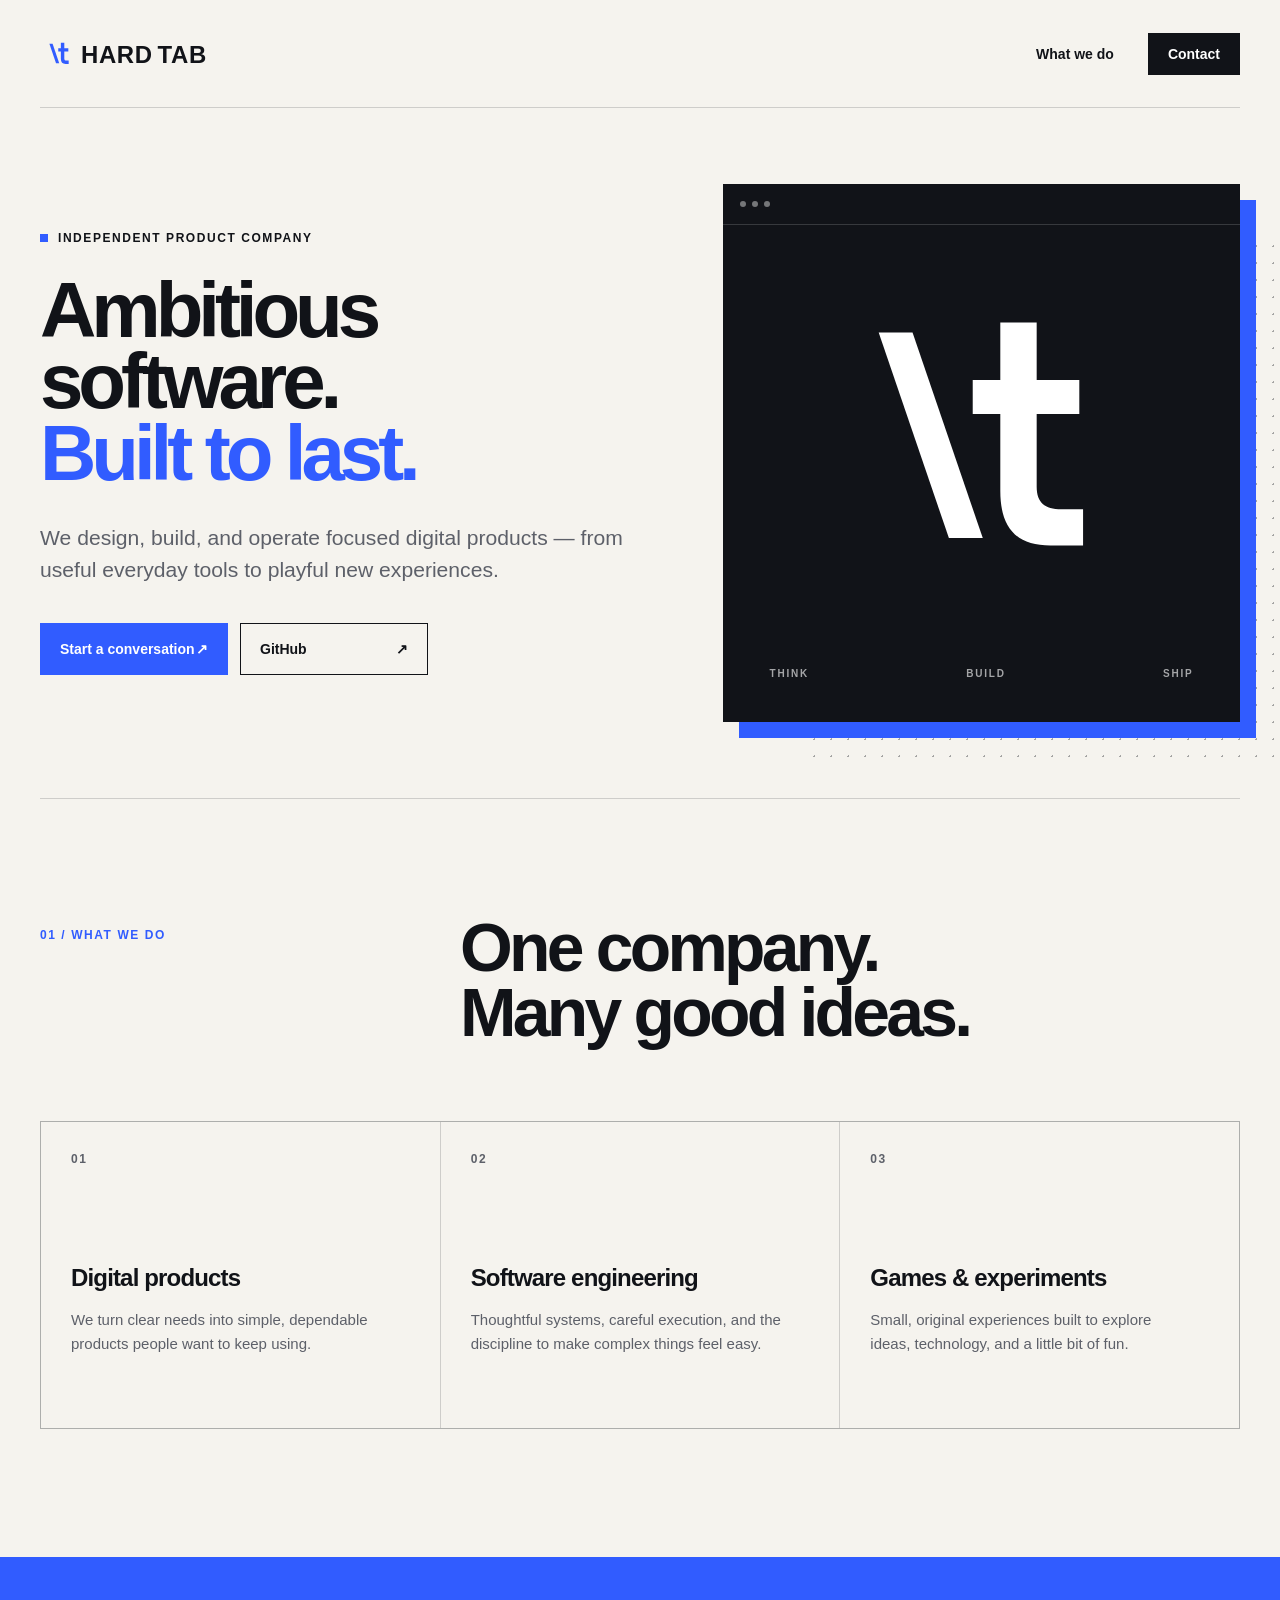
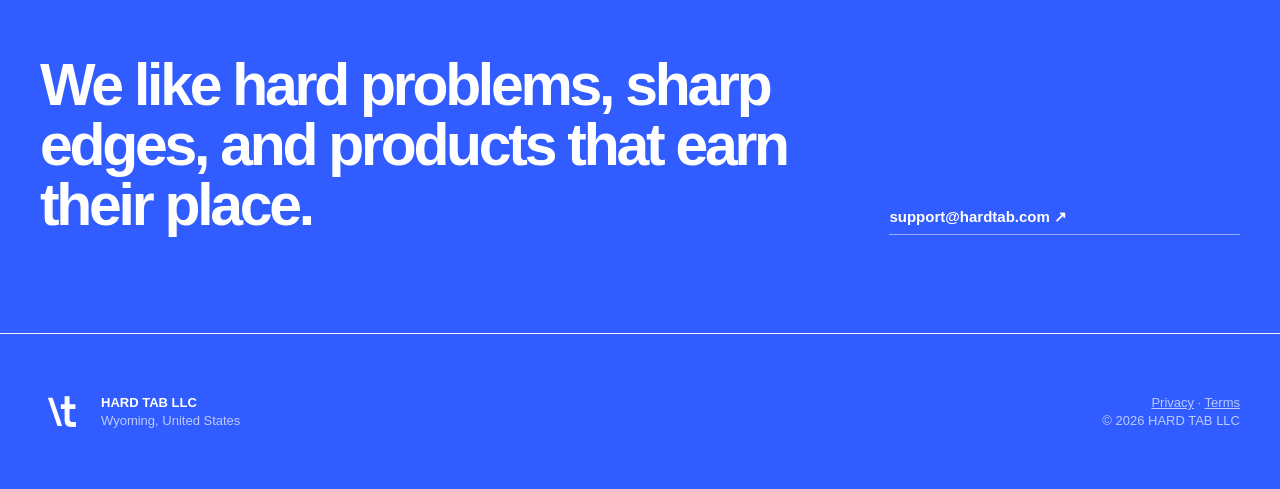
==== index.html @ 02606b8a "Add privacy policy and terms pages" ====
<!doctype html>
<html lang="en">
  <head>
    <meta charset="utf-8" />
    <meta name="viewport" content="width=device-width, initial-scale=1" />
    <meta name="theme-color" content="#f5f3ee" />
    <meta
      name="description"
      content="HARD TAB is an independent product company building ambitious software, games, and digital products."
    />
    <meta property="og:title" content="HARD TAB — Ambitious software, built to last" />
    <meta
      property="og:description"
      content="An independent product company building useful, focused digital products."
    />
    <meta property="og:type" content="website" />
    <meta property="og:url" content="https://hardtab.com/" />
    <title>HARD TAB — Ambitious software, built to last</title>
    <link rel="canonical" href="https://hardtab.com/" />
    <link rel="icon" type="image/png" sizes="32x32" href="assets/favicon-32.png" />
    <link rel="icon" type="image/png" sizes="256x256" href="assets/favicon-256.png" />
    <link rel="preload" href="assets/hard-tab-logo.svg" as="image" />
    <link rel="stylesheet" href="styles.css" />
  </head>
  <body>
    <a class="skip-link" href="#main">Skip to content</a>

    <header class="site-header">
      <a class="brand" href="/" aria-label="HARD TAB home">
        <img src="assets/hard-tab-logo.svg" alt="HARD TAB" width="210" height="60" />
      </a>
      <nav aria-label="Main navigation">
        <a href="#work">What we do</a>
        <a class="nav-contact" href="mailto:support@hardtab.com">Contact</a>
      </nav>
    </header>

    <main id="main">
      <section class="hero" aria-labelledby="hero-title">
        <div class="hero-copy">
          <p class="eyebrow"><span></span> Independent product company</p>
          <h1 id="hero-title">Ambitious software.<br /><em>Built to last.</em></h1>
          <p class="hero-intro">
            We design, build, and operate focused digital products — from useful
            everyday tools to playful new experiences.
          </p>
          <div class="hero-actions">
            <a class="button button-primary" href="mailto:support@hardtab.com">
              Start a conversation <span aria-hidden="true">↗</span>
            </a>
            <a class="button button-secondary" href="https://github.com/hardtab">
              GitHub <span aria-hidden="true">↗</span>
            </a>
          </div>
        </div>

        <div class="hero-mark" aria-hidden="true">
          <div class="mark-window">
            <div class="window-bar"><i></i><i></i><i></i></div>
            <img src="assets/hard-tab-icon.svg" alt="" width="512" height="512" />
            <p><span>Think</span><span>Build</span><span>Ship</span></p>
          </div>
        </div>
      </section>

      <section class="work" id="work" aria-labelledby="work-title">
        <div class="section-heading">
          <p class="section-number">01 / What we do</p>
          <h2 id="work-title">One company.<br />Many good ideas.</h2>
        </div>
        <div class="service-grid">
          <article>
            <p class="card-number">01</p>
            <h3>Digital products</h3>
            <p>We turn clear needs into simple, dependable products people want to keep using.</p>
          </article>
          <article>
            <p class="card-number">02</p>
            <h3>Software engineering</h3>
            <p>Thoughtful systems, careful execution, and the discipline to make complex things feel easy.</p>
          </article>
          <article>
            <p class="card-number">03</p>
            <h3>Games &amp; experiments</h3>
            <p>Small, original experiences built to explore ideas, technology, and a little bit of fun.</p>
          </article>
        </div>
      </section>

      <section class="statement" aria-label="Our approach">
        <p>We like hard problems, sharp edges, and products that earn their place.</p>
        <a href="mailto:support@hardtab.com">support@hardtab.com <span aria-hidden="true">↗</span></a>
      </section>
    </main>

    <footer>
      <img src="assets/hard-tab-icon.svg" alt="" width="44" height="44" />
      <p>HARD TAB LLC<br /><span>Wyoming, United States</span></p>
      <p class="copyright legal-links">
        <a href="/privacy">Privacy</a> · <a href="/terms">Terms</a><br />
        © <span id="year">2026</span> HARD TAB LLC
      </p>
    </footer>

    <script src="script.js"></script>
  </body>
</html>
---- styles.css ----
:root {
  --cobalt: #315cff;
  --ink: #111318;
  --paper: #f5f3ee;
  --white: #fff;
  --line: rgba(17, 19, 24, 0.17);
  --muted: #5d6069;
  --page: min(1200px, calc(100vw - 48px));
}

* {
  box-sizing: border-box;
}

html {
  scroll-behavior: smooth;
}

body {
  margin: 0;
  overflow-x: hidden;
  color: var(--ink);
  background: var(--paper);
  font-family: Arial, Helvetica, sans-serif;
  -webkit-font-smoothing: antialiased;
}

a {
  color: inherit;
}

.skip-link {
  position: fixed;
  top: 12px;
  left: 12px;
  z-index: 100;
  padding: 12px 16px;
  color: var(--white);
  background: var(--ink);
  transform: translateY(-180%);
}

.skip-link:focus {
  transform: none;
}

.site-header,
.hero,
.work,
.statement,
footer {
  width: var(--page);
  margin-inline: auto;
}

.site-header {
  display: flex;
  align-items: center;
  justify-content: space-between;
  min-height: 108px;
  border-bottom: 1px solid var(--line);
}

.brand {
  display: block;
  width: 184px;
  line-height: 0;
}

.brand img {
  width: 100%;
  height: auto;
}

nav {
  display: flex;
  align-items: center;
  gap: 34px;
  font-size: 14px;
  font-weight: 700;
}

nav a {
  text-decoration: none;
}

nav a:not(.nav-contact):hover {
  color: var(--cobalt);
}

.nav-contact {
  padding: 12px 19px;
  color: var(--white);
  background: var(--ink);
  border: 1px solid var(--ink);
  transition: background 160ms ease, color 160ms ease;
}

.nav-contact:hover {
  color: var(--ink);
  background: transparent;
}

.hero {
  display: grid;
  grid-template-columns: 1.08fr 0.92fr;
  align-items: center;
  gap: 76px;
  min-height: 690px;
  padding-block: 72px;
}

.eyebrow,
.section-number,
.card-number {
  margin: 0;
  font-size: 12px;
  font-weight: 800;
  letter-spacing: 0.13em;
  text-transform: uppercase;
}

.eyebrow {
  display: flex;
  align-items: center;
  gap: 10px;
  margin-bottom: 30px;
}

.eyebrow span {
  display: inline-block;
  width: 8px;
  height: 8px;
  background: var(--cobalt);
}

h1 {
  max-width: 760px;
  margin: 0;
  font-size: clamp(58px, 6.1vw, 94px);
  line-height: 0.92;
  letter-spacing: -0.065em;
}

h1 em {
  color: var(--cobalt);
  font-style: normal;
}

.hero-intro {
  max-width: 610px;
  margin: 32px 0 0;
  color: var(--muted);
  font-size: clamp(18px, 1.65vw, 22px);
  line-height: 1.5;
}

.hero-actions {
  display: flex;
  gap: 12px;
  margin-top: 38px;
}

.button {
  display: inline-flex;
  align-items: center;
  justify-content: space-between;
  min-width: 188px;
  padding: 17px 19px;
  border: 1px solid var(--ink);
  font-size: 14px;
  font-weight: 800;
  text-decoration: none;
  transition: transform 160ms ease, box-shadow 160ms ease;
}

.button:hover {
  transform: translate(-3px, -3px);
  box-shadow: 3px 3px 0 var(--ink);
}

.button-primary {
  color: var(--white);
  background: var(--cobalt);
  border-color: var(--cobalt);
}

.button-primary:hover {
  box-shadow: 3px 3px 0 var(--ink);
}

.button-secondary {
  background: transparent;
}

.hero-mark {
  position: relative;
}

.hero-mark::before {
  position: absolute;
  inset: 10% -9% -8% 16%;
  content: "";
  background-image: radial-gradient(rgba(17, 19, 24, 0.35) 1px, transparent 1px);
  background-size: 17px 17px;
}

.mark-window {
  position: relative;
  z-index: 1;
  aspect-ratio: 0.96;
  overflow: hidden;
  color: var(--white);
  background: var(--ink);
  box-shadow: 16px 16px 0 var(--cobalt);
}

.window-bar {
  display: flex;
  gap: 6px;
  padding: 17px;
  border-bottom: 1px solid rgba(255, 255, 255, 0.16);
}

.window-bar i {
  width: 6px;
  height: 6px;
  background: rgba(255, 255, 255, 0.42);
  border-radius: 50%;
}

.mark-window img {
  display: block;
  width: 62%;
  height: auto;
  margin: 10% auto 0;
  filter: brightness(0) invert(1);
}

.mark-window p {
  position: absolute;
  right: 9%;
  bottom: 8%;
  left: 9%;
  display: flex;
  justify-content: space-between;
  margin: 0;
  color: rgba(255, 255, 255, 0.62);
  font-size: 10px;
  font-weight: 800;
  letter-spacing: 0.18em;
  text-transform: uppercase;
}

.work {
  padding: 116px 0 128px;
  border-top: 1px solid var(--line);
}

.section-heading {
  display: grid;
  grid-template-columns: 1fr 2fr;
  align-items: start;
  gap: 30px;
}

.section-number {
  padding-top: 13px;
  color: var(--cobalt);
}

h2 {
  margin: 0;
  font-size: clamp(48px, 5.3vw, 76px);
  line-height: 0.96;
  letter-spacing: -0.055em;
}

.service-grid {
  display: grid;
  grid-template-columns: repeat(3, 1fr);
  gap: 1px;
  margin-top: 76px;
  background: var(--line);
  border: 1px solid var(--line);
}

.service-grid article {
  min-height: 306px;
  padding: 30px;
  background: var(--paper);
  transition: color 180ms ease, background 180ms ease;
}

.service-grid article:hover {
  color: var(--white);
  background: var(--cobalt);
}

.card-number {
  color: var(--muted);
}

.service-grid article:hover .card-number {
  color: rgba(255, 255, 255, 0.64);
}

h3 {
  margin: 98px 0 16px;
  font-size: 24px;
  letter-spacing: -0.035em;
}

.service-grid article > p:last-child {
  max-width: 320px;
  margin: 0;
  color: var(--muted);
  font-size: 15px;
  line-height: 1.55;
}

.service-grid article:hover > p:last-child {
  color: rgba(255, 255, 255, 0.76);
}

.statement {
  position: relative;
  display: grid;
  grid-template-columns: 1.6fr 0.7fr;
  align-items: end;
  gap: 48px;
  padding: 98px 0;
  color: var(--white);
}

.statement::before {
  position: absolute;
  inset: 0 50%;
  z-index: -1;
  width: 100vw;
  content: "";
  background: var(--cobalt);
  transform: translateX(-50%);
}

.statement > p {
  max-width: 850px;
  margin: 0;
  font-size: clamp(38px, 4.6vw, 68px);
  font-weight: 800;
  line-height: 1.02;
  letter-spacing: -0.055em;
}

.statement a {
  padding-bottom: 8px;
  border-bottom: 1px solid rgba(255, 255, 255, 0.5);
  font-size: 15px;
  font-weight: 800;
  text-decoration: none;
}

footer {
  position: relative;
  display: grid;
  grid-template-columns: auto 1fr auto;
  align-items: center;
  gap: 17px;
  min-height: 156px;
  color: var(--white);
  border-top: 1px solid rgba(255, 255, 255, 0.24);
}

footer::before {
  position: absolute;
  inset: 0 50%;
  z-index: -1;
  width: 100vw;
  content: "";
  background: var(--cobalt);
  transform: translateX(-50%);
}

footer img {
  filter: brightness(0) invert(1);
}

footer p {
  margin: 0;
  font-size: 13px;
  font-weight: 800;
  line-height: 1.35;
}

footer p span {
  color: rgba(255, 255, 255, 0.68);
  font-weight: 400;
}

.copyright {
  color: rgba(255, 255, 255, 0.68);
  font-weight: 400;
}

.legal-links {
  text-align: right;
}

.legal-links a {
  color: inherit;
}

.legal-page {
  width: var(--page);
  min-height: 70vh;
  margin-inline: auto;
  padding: 92px 0 120px;
}

.legal-page h1 {
  max-width: none;
  font-size: clamp(54px, 7vw, 88px);
}

.legal-updated {
  margin: 24px 0 0;
  color: var(--muted);
  font-size: 14px;
}

.legal-content {
  max-width: 820px;
  margin-top: 72px;
}

.legal-content section + section {
  margin-top: 48px;
  padding-top: 48px;
  border-top: 1px solid var(--line);
}

.legal-content h2 {
  margin: 0 0 18px;
  font-size: clamp(28px, 3vw, 40px);
  line-height: 1.05;
  letter-spacing: -0.04em;
}

.legal-content p,
.legal-content li {
  color: var(--muted);
  font-size: 16px;
  line-height: 1.7;
}

.legal-content p {
  margin: 0 0 16px;
}

.legal-content ul {
  margin: 0 0 18px;
  padding-left: 24px;
}

.legal-content a {
  color: var(--ink);
  text-decoration-color: var(--cobalt);
  text-underline-offset: 3px;
}

@media (max-width: 850px) {
  :root {
    --page: min(100% - 32px, 680px);
  }

  .site-header {
    min-height: 88px;
  }

  .brand {
    width: 154px;
  }

  nav a:first-child {
    display: none;
  }

  .nav-contact {
    padding: 10px 15px;
  }

  .hero {
    grid-template-columns: 1fr;
    gap: 70px;
    min-height: 0;
    padding: 68px 0 100px;
  }

  h1 {
    font-size: clamp(52px, 13.5vw, 78px);
  }

  .hero-mark {
    width: calc(100% - 16px);
  }

  .hero-mark::before {
    inset: 10% -7% -8% 14%;
  }

  .section-heading {
    grid-template-columns: 1fr;
    gap: 25px;
  }

  .section-number {
    padding-top: 0;
  }

  .service-grid {
    grid-template-columns: 1fr;
    margin-top: 50px;
  }

  .service-grid article {
    min-height: 250px;
  }

  h3 {
    margin-top: 64px;
  }

  .statement {
    grid-template-columns: 1fr;
    align-items: start;
    gap: 56px;
    padding: 84px 0;
  }

  .legal-page {
    padding: 68px 0 96px;
  }

}

@media (max-width: 520px) {
  .hero-actions {
    flex-direction: column;
  }

  .button {
    width: 100%;
  }

  .work {
    padding: 88px 0 96px;
  }

  footer {
    grid-template-columns: auto 1fr;
  }

  .copyright {
    display: none;
  }
}

@media (prefers-reduced-motion: reduce) {
  html {
    scroll-behavior: auto;
  }

  *,
  *::before,
  *::after {
    transition-duration: 0.01ms !important;
  }
}
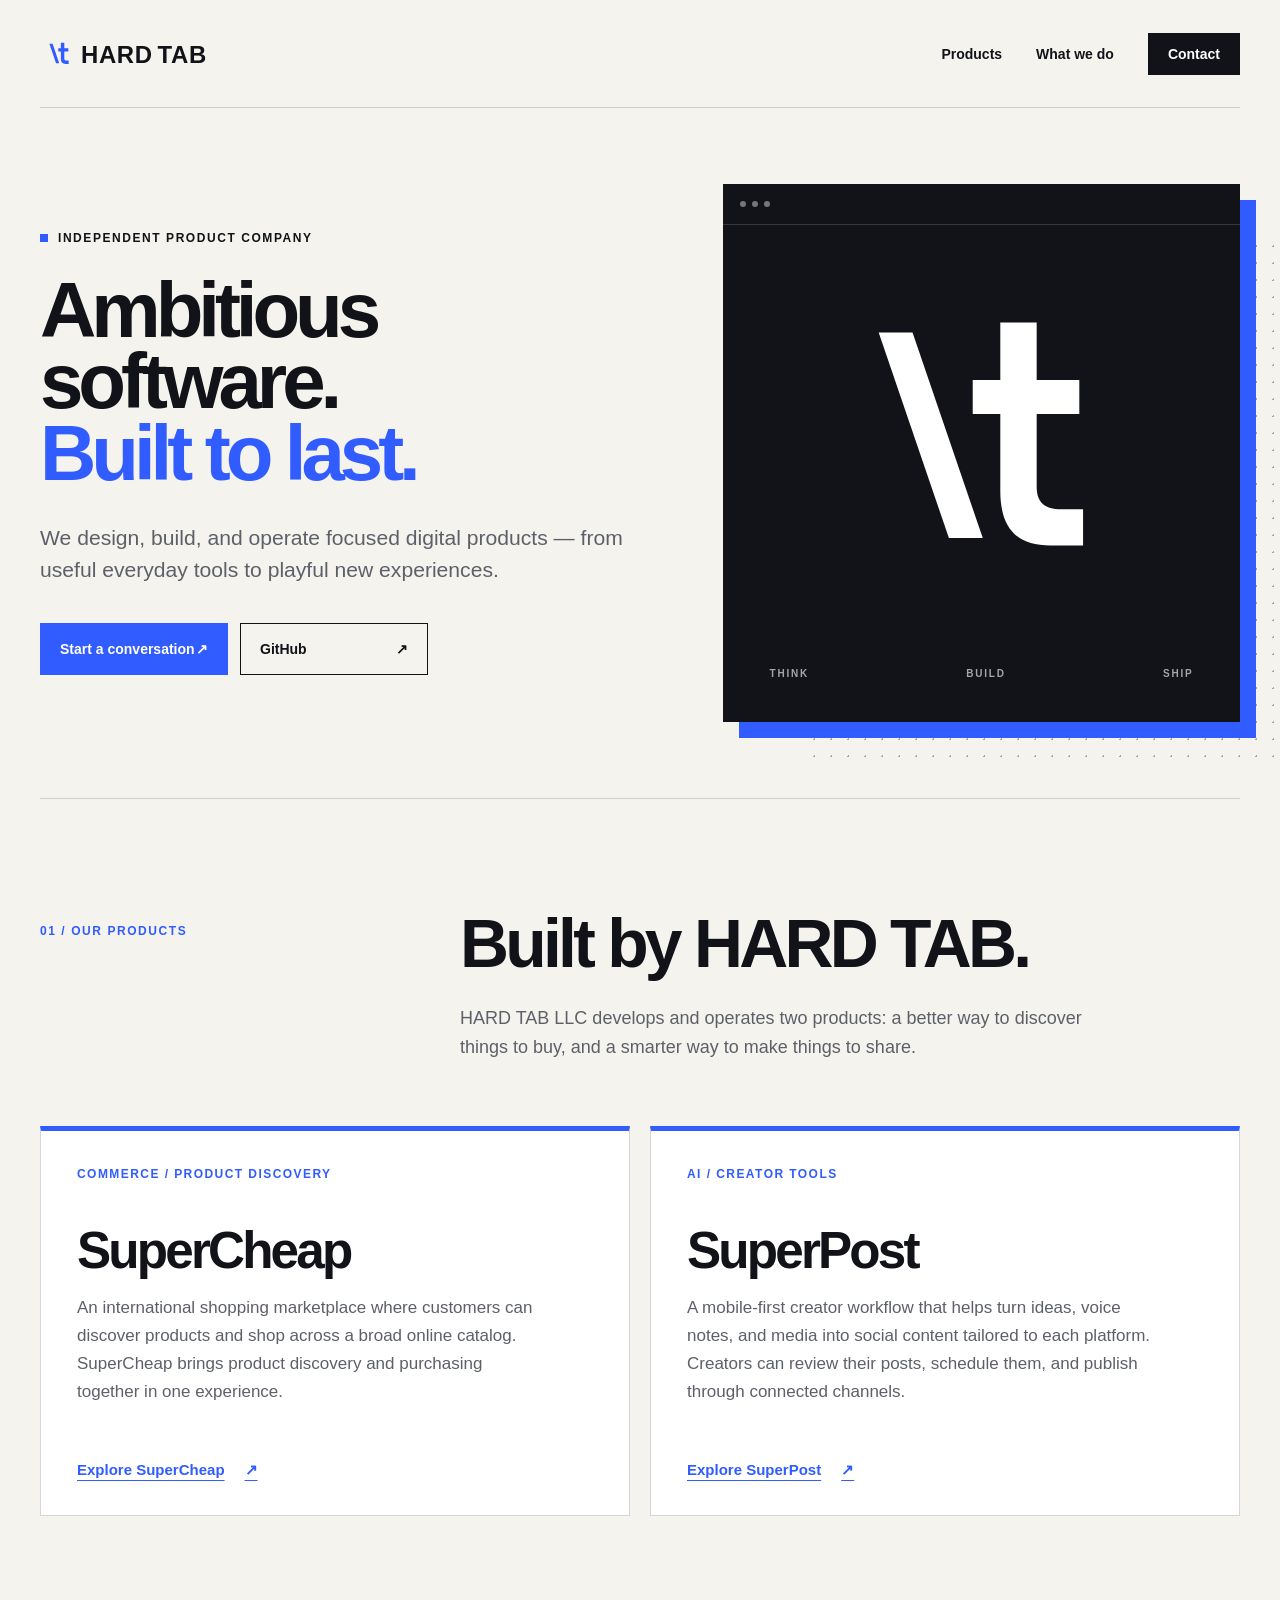
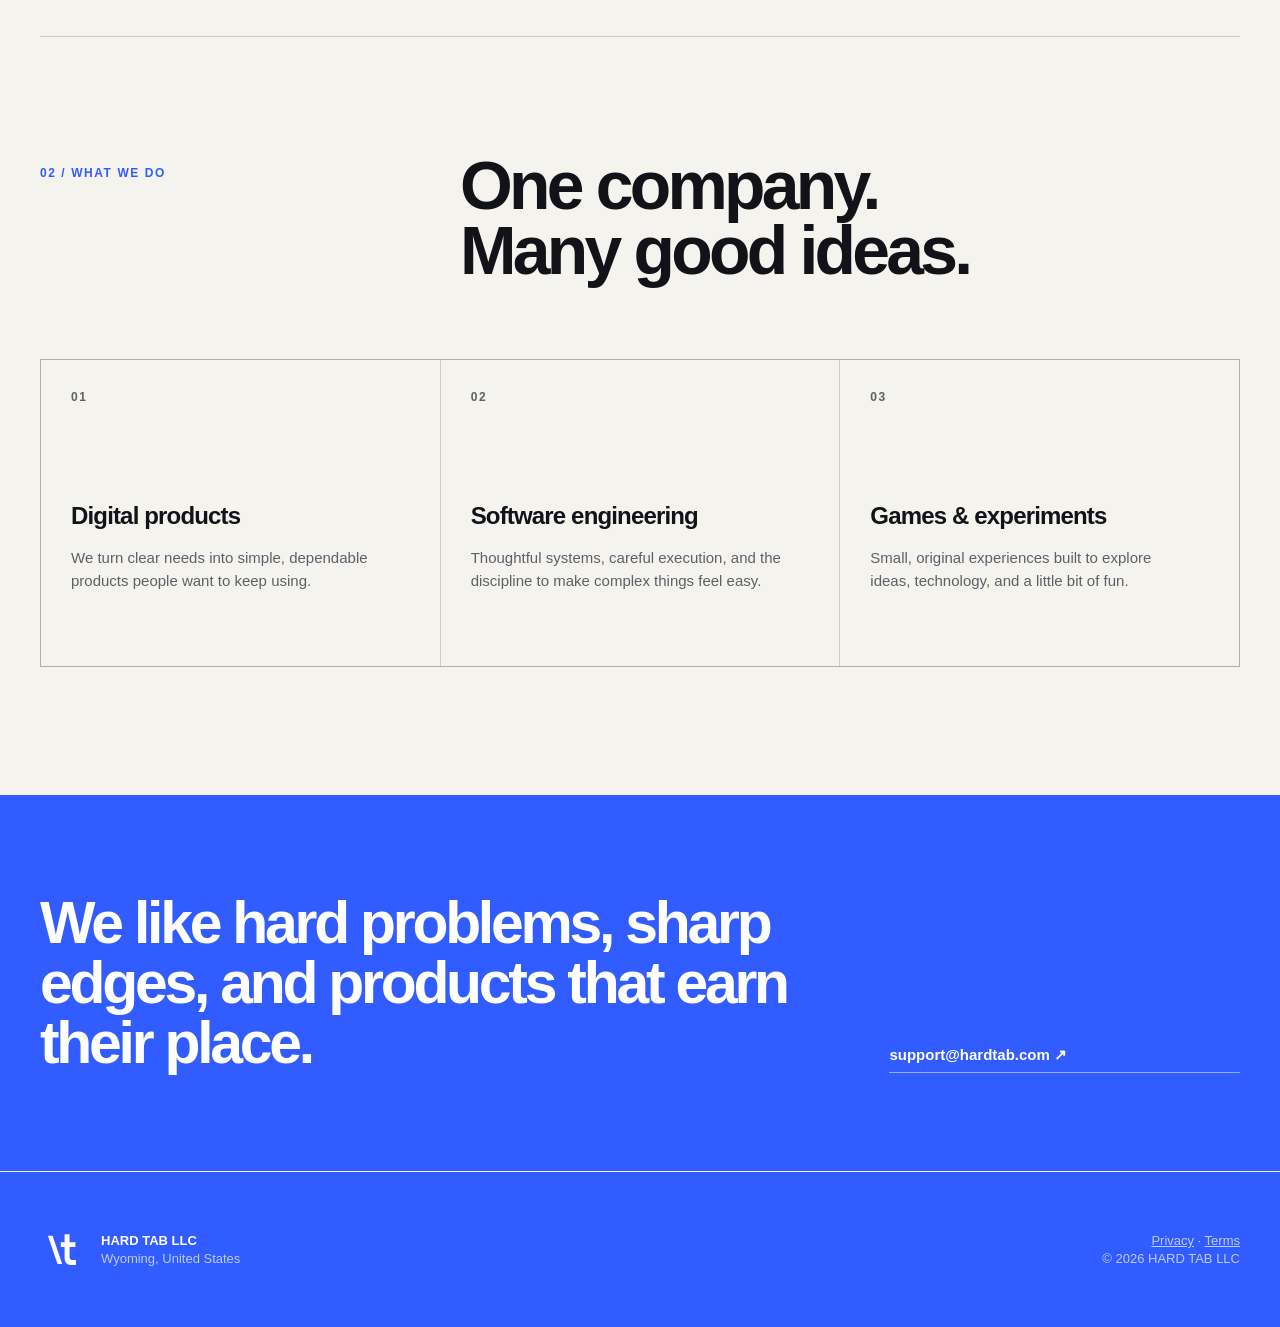
==== commit 1d65c351: "Show SuperCheap and SuperPost on HARD TAB site" ====
--- a/index.html
+++ b/index.html
@@ -6,12 +6,12 @@
     <meta name="theme-color" content="#f5f3ee" />
     <meta
       name="description"
-      content="HARD TAB is an independent product company building ambitious software, games, and digital products."
+      content="HARD TAB LLC builds SuperCheap, an international shopping marketplace, and SuperPost, an AI-powered creator workflow for social content."
     />
     <meta property="og:title" content="HARD TAB — Ambitious software, built to last" />
     <meta
       property="og:description"
-      content="An independent product company building useful, focused digital products."
+      content="Meet SuperCheap and SuperPost, two digital products built by HARD TAB LLC."
     />
     <meta property="og:type" content="website" />
     <meta property="og:url" content="https://hardtab.com/" />
@@ -30,6 +30,7 @@
         <img src="assets/hard-tab-logo.svg" alt="HARD TAB" width="210" height="60" />
       </a>
       <nav aria-label="Main navigation">
+        <a href="#products">Products</a>
         <a href="#work">What we do</a>
         <a class="nav-contact" href="mailto:support@hardtab.com">Contact</a>
       </nav>
@@ -63,9 +64,49 @@
         </div>
       </section>
 
+      <section class="products" id="products" aria-labelledby="products-title">
+        <div class="section-heading">
+          <p class="section-number">01 / Our products</p>
+          <div>
+            <h2 id="products-title">Built by HARD TAB.</h2>
+            <p class="section-intro">
+              HARD TAB LLC develops and operates two products: a better way to
+              discover things to buy, and a smarter way to make things to share.
+            </p>
+          </div>
+        </div>
+        <div class="product-grid">
+          <article class="product-card">
+            <p class="product-category">Commerce / Product discovery</p>
+            <h3>SuperCheap</h3>
+            <p>
+              An international shopping marketplace where customers can discover
+              products and shop across a broad online catalog. SuperCheap brings
+              product discovery and purchasing together in one experience.
+            </p>
+            <a href="https://supercheap.market/" aria-label="Explore SuperCheap at supercheap.market">
+              Explore SuperCheap <span aria-hidden="true">↗</span>
+            </a>
+          </article>
+          <article class="product-card">
+            <p class="product-category">AI / Creator tools</p>
+            <h3>SuperPost</h3>
+            <p>
+              A mobile-first creator workflow that helps turn ideas, voice notes,
+              and media into social content tailored to each platform. Creators
+              can review their posts, schedule them, and publish through connected
+              channels.
+            </p>
+            <a href="https://superpost.social/" aria-label="Explore SuperPost at superpost.social">
+              Explore SuperPost <span aria-hidden="true">↗</span>
+            </a>
+          </article>
+        </div>
+      </section>
+
       <section class="work" id="work" aria-labelledby="work-title">
         <div class="section-heading">
-          <p class="section-number">01 / What we do</p>
+          <p class="section-number">02 / What we do</p>
           <h2 id="work-title">One company.<br />Many good ideas.</h2>
         </div>
         <div class="service-grid">
--- a/styles.css
+++ b/styles.css
@@ -46,6 +46,7 @@
 
 .site-header,
 .hero,
+.products,
 .work,
 .statement,
 footer {
@@ -274,6 +275,79 @@
   font-size: clamp(48px, 5.3vw, 76px);
   line-height: 0.96;
   letter-spacing: -0.055em;
+}
+
+.products {
+  padding: 112px 0 120px;
+  border-top: 1px solid var(--line);
+}
+
+.section-intro {
+  max-width: 660px;
+  margin: 28px 0 0;
+  color: var(--muted);
+  font-size: 18px;
+  line-height: 1.6;
+}
+
+.product-grid {
+  display: grid;
+  grid-template-columns: repeat(2, minmax(0, 1fr));
+  gap: 20px;
+  margin-top: 64px;
+}
+
+.product-card {
+  display: flex;
+  flex-direction: column;
+  min-height: 390px;
+  padding: 36px;
+  background: var(--white);
+  border: 1px solid var(--line);
+  border-top: 5px solid var(--cobalt);
+}
+
+.product-category {
+  margin: 0;
+  color: var(--cobalt);
+  font-size: 12px;
+  font-weight: 800;
+  letter-spacing: 0.12em;
+  text-transform: uppercase;
+}
+
+.product-card h3 {
+  margin: 44px 0 18px;
+  font-size: clamp(38px, 4vw, 56px);
+  line-height: 1;
+  letter-spacing: -0.055em;
+}
+
+.product-card > p:not(.product-category) {
+  max-width: 470px;
+  margin: 0;
+  color: var(--muted);
+  font-size: 17px;
+  line-height: 1.65;
+}
+
+.product-card a {
+  display: inline-flex;
+  align-items: center;
+  justify-content: space-between;
+  gap: 20px;
+  width: fit-content;
+  margin-top: auto;
+  padding-top: 38px;
+  color: var(--cobalt);
+  font-size: 15px;
+  font-weight: 800;
+  text-decoration-thickness: 1px;
+  text-underline-offset: 5px;
+}
+
+.product-card a:hover {
+  color: var(--ink);
 }
 
 .service-grid {
@@ -481,7 +555,7 @@
     width: 154px;
   }
 
-  nav a:first-child {
+  nav a[href="#work"] {
     display: none;
   }
 
@@ -513,6 +587,15 @@
     gap: 25px;
   }
 
+  .product-grid {
+    grid-template-columns: 1fr;
+    margin-top: 48px;
+  }
+
+  .product-card {
+    min-height: 350px;
+  }
+
   .section-number {
     padding-top: 0;
   }
@@ -556,6 +639,23 @@
     padding: 88px 0 96px;
   }
 
+  .products {
+    padding: 88px 0 96px;
+  }
+
+  .product-card {
+    min-height: 0;
+    padding: 28px;
+  }
+
+  .product-card h3 {
+    margin-top: 34px;
+  }
+
+  .product-card a {
+    padding-top: 42px;
+  }
+
   footer {
     grid-template-columns: auto 1fr;
   }
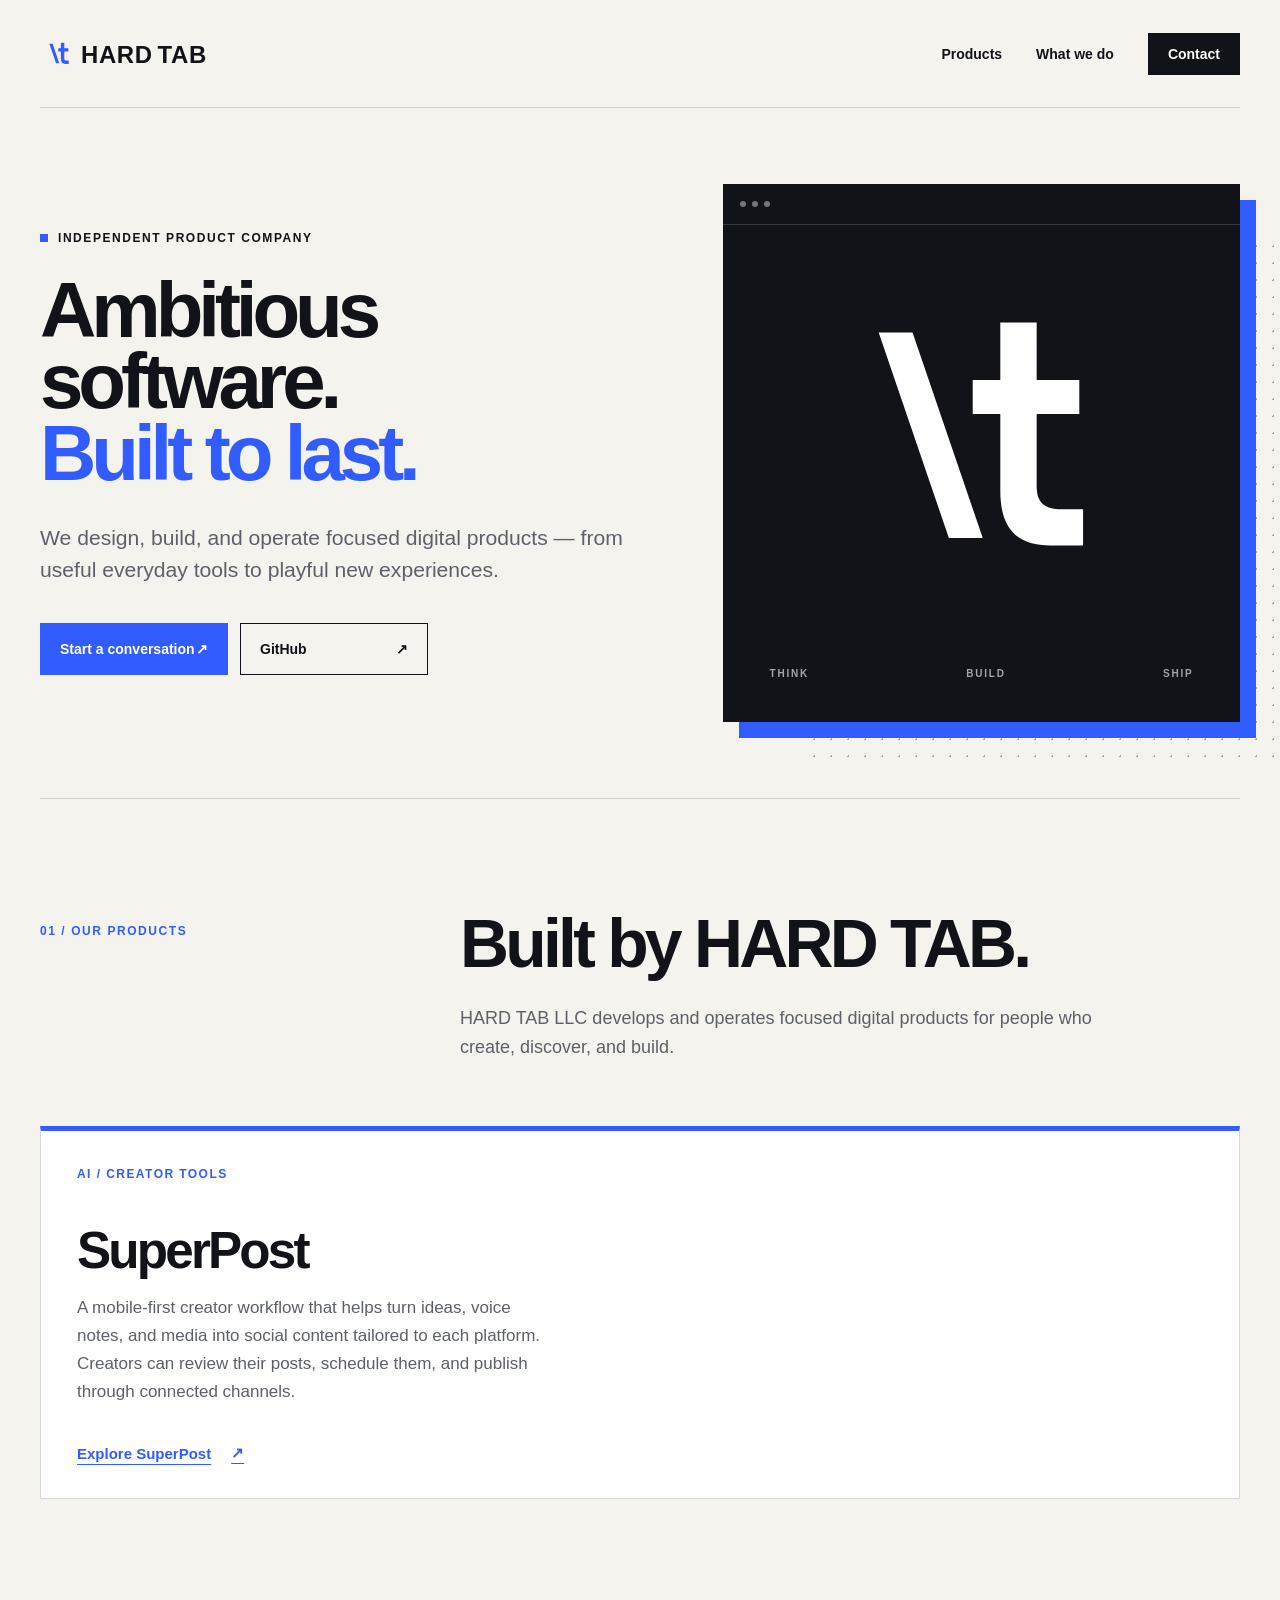
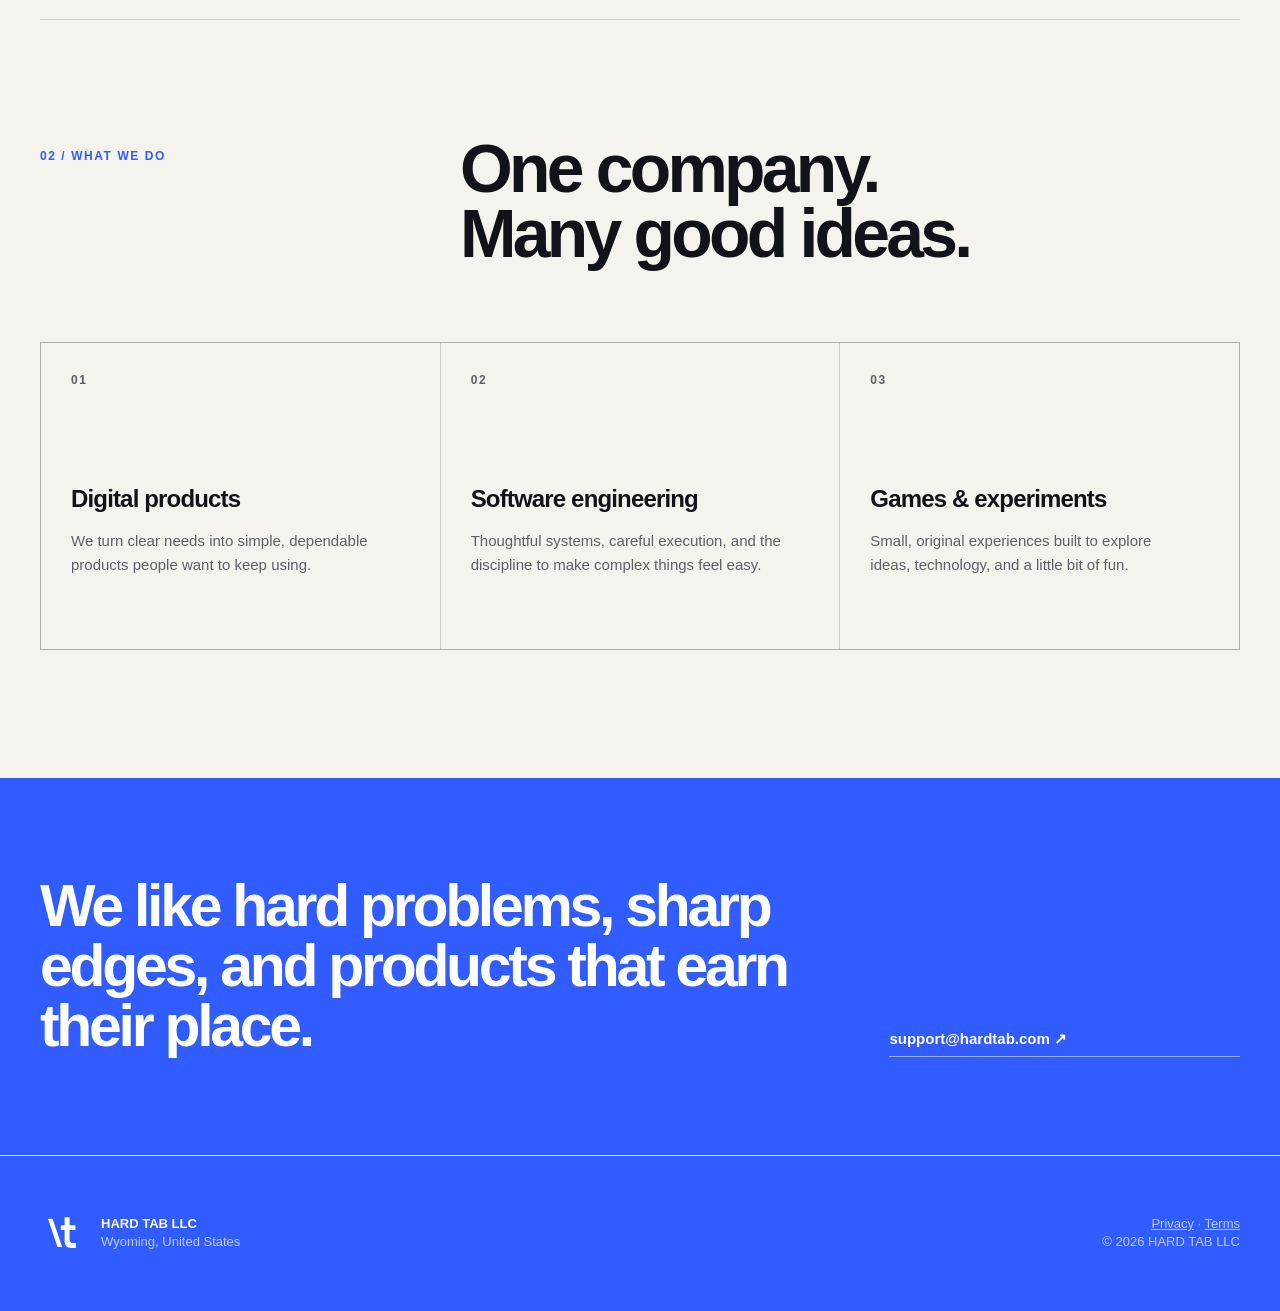
==== commit dce19501: "Hide SuperCheap for Thailand visitors by default" ====
--- a/index.html
+++ b/index.html
@@ -6,12 +6,12 @@
     <meta name="theme-color" content="#f5f3ee" />
     <meta
       name="description"
-      content="HARD TAB LLC builds SuperCheap, an international shopping marketplace, and SuperPost, an AI-powered creator workflow for social content."
+      content="HARD TAB LLC builds SuperPost, a mobile-first AI creator workflow for social content."
     />
     <meta property="og:title" content="HARD TAB — Ambitious software, built to last" />
     <meta
       property="og:description"
-      content="Meet SuperCheap and SuperPost, two digital products built by HARD TAB LLC."
+      content="Meet SuperPost, a creator workflow built by HARD TAB LLC."
     />
     <meta property="og:type" content="website" />
     <meta property="og:url" content="https://hardtab.com/" />
@@ -70,12 +70,12 @@
           <div>
             <h2 id="products-title">Built by HARD TAB.</h2>
             <p class="section-intro">
-              HARD TAB LLC develops and operates two products: a better way to
-              discover things to buy, and a smarter way to make things to share.
+              HARD TAB LLC develops and operates focused digital products for
+              people who create, discover, and build.
             </p>
           </div>
         </div>
-        <div class="product-grid">
+        <template id="supercheap-card">
           <article class="product-card">
             <p class="product-category">Commerce / Product discovery</p>
             <h3>SuperCheap</h3>
@@ -88,6 +88,8 @@
               Explore SuperCheap <span aria-hidden="true">↗</span>
             </a>
           </article>
+        </template>
+        <div class="product-grid">
           <article class="product-card">
             <p class="product-category">AI / Creator tools</p>
             <h3>SuperPost</h3>
--- a/styles.css
+++ b/styles.css
@@ -292,9 +292,17 @@
 
 .product-grid {
   display: grid;
-  grid-template-columns: repeat(2, minmax(0, 1fr));
+  grid-template-columns: minmax(0, 1fr);
   gap: 20px;
   margin-top: 64px;
+}
+
+.product-grid.has-multiple-products {
+  grid-template-columns: repeat(2, minmax(0, 1fr));
+}
+
+.product-grid:not(.has-multiple-products) .product-card {
+  min-height: 320px;
 }
 
 .product-card {
@@ -587,7 +595,8 @@
     gap: 25px;
   }
 
-  .product-grid {
+  .product-grid,
+  .product-grid.has-multiple-products {
     grid-template-columns: 1fr;
     margin-top: 48px;
   }
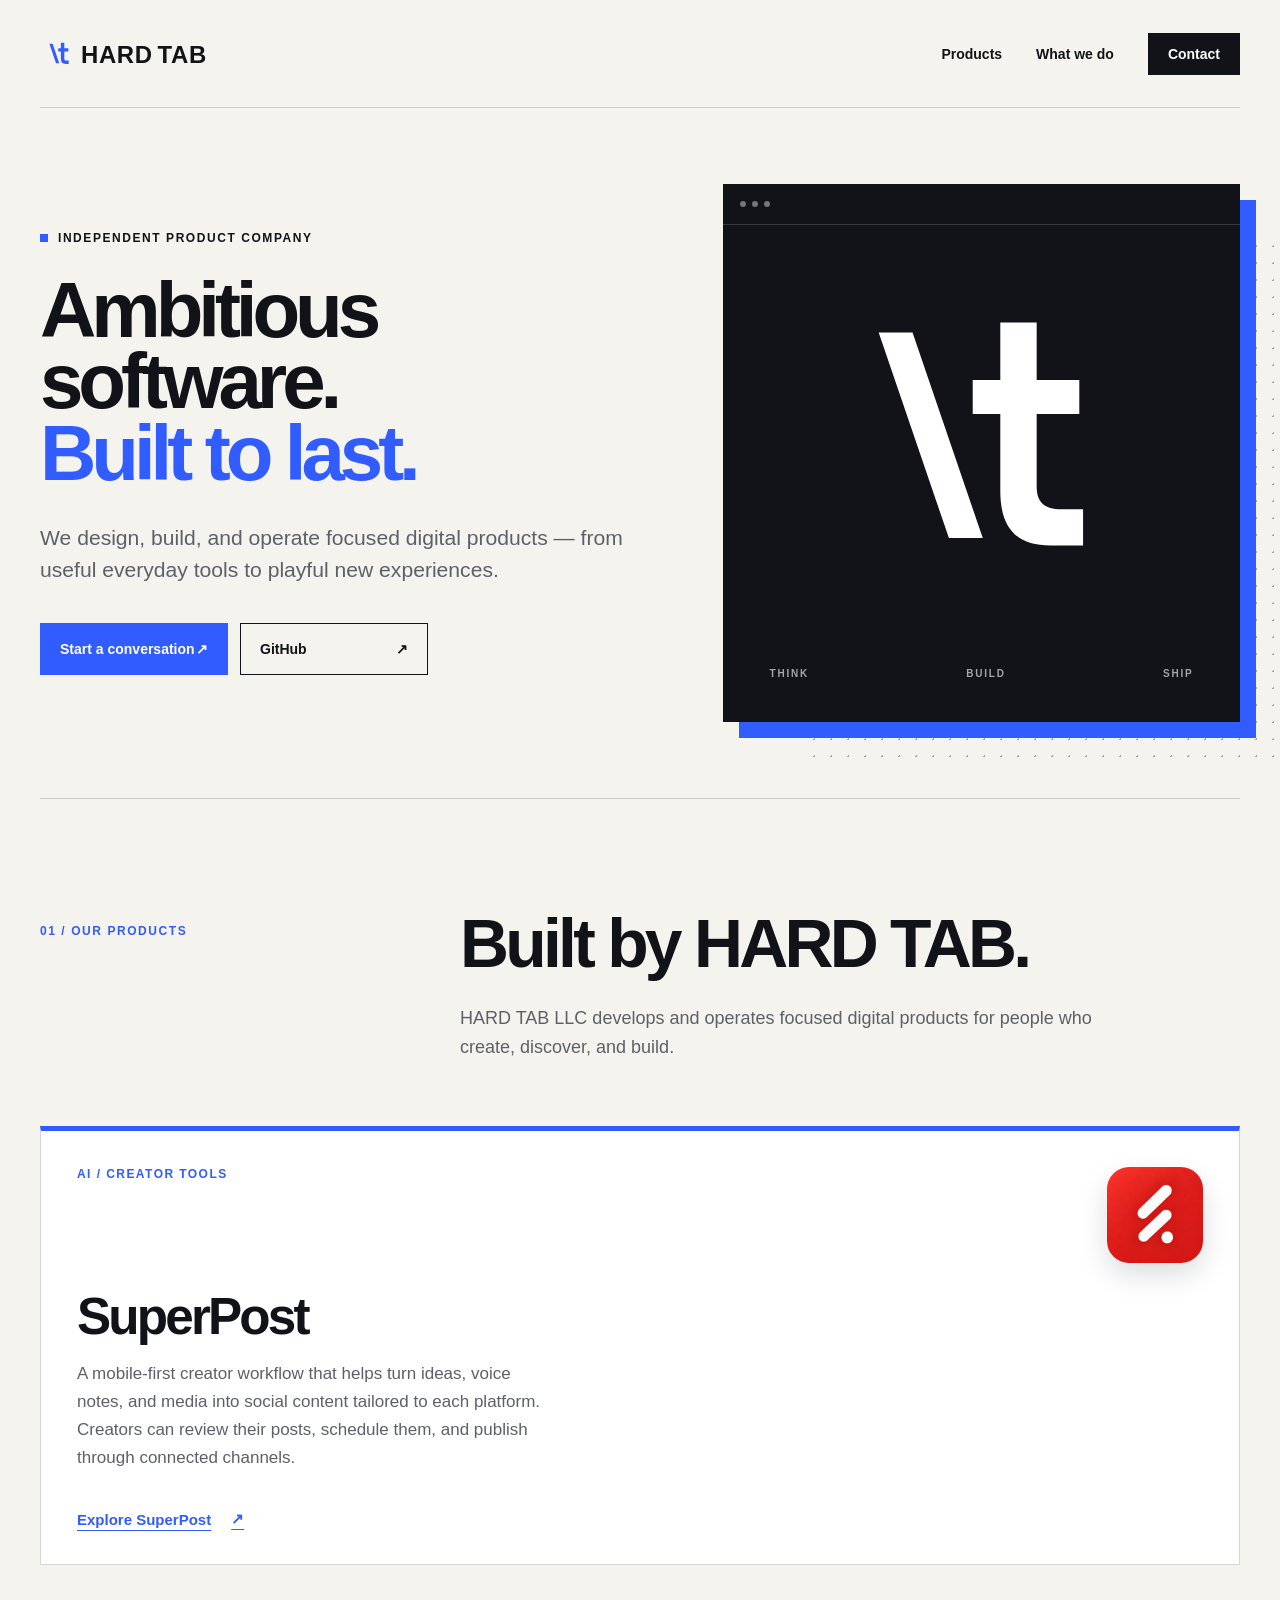
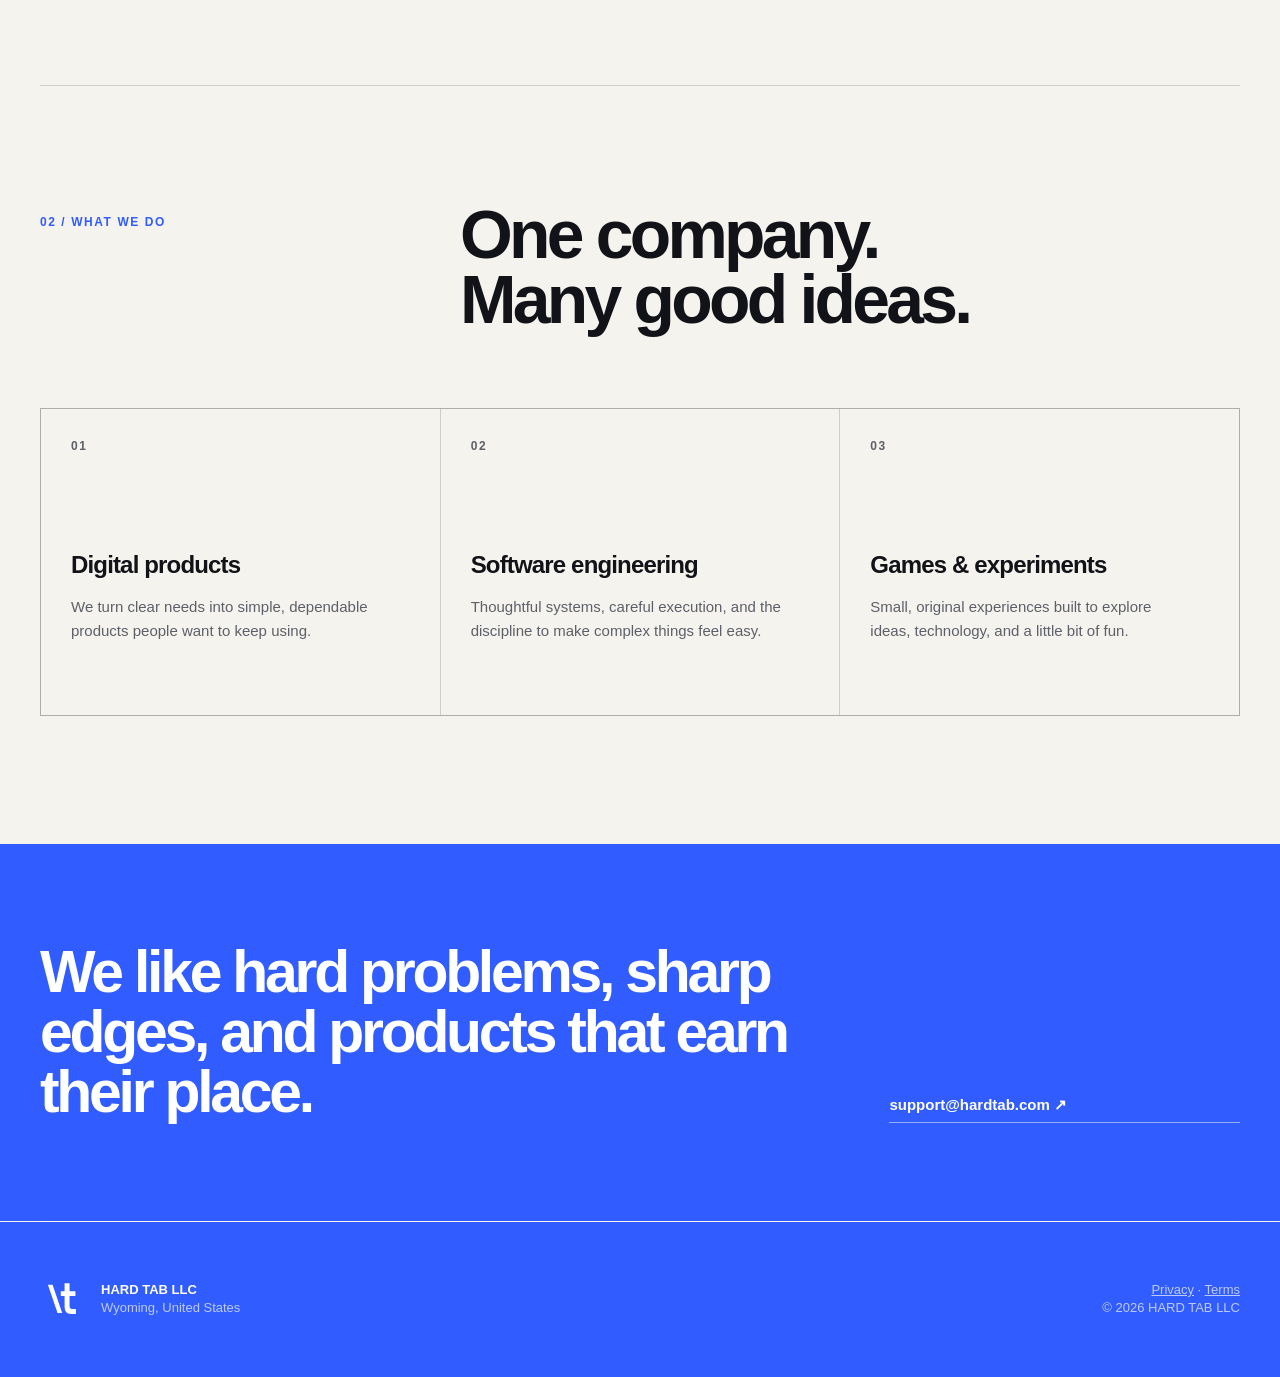
==== commit b2529529: "Add app icons to product cards" ====
--- a/index.html
+++ b/index.html
@@ -77,7 +77,10 @@
         </div>
         <template id="supercheap-card">
           <article class="product-card">
-            <p class="product-category">Commerce / Product discovery</p>
+            <div class="product-card-top">
+              <p class="product-category">Commerce / Product discovery</p>
+              <img class="product-icon" src="assets/supercheap-icon.png" alt="" width="96" height="96" decoding="async" />
+            </div>
             <h3>SuperCheap</h3>
             <p>
               An international shopping marketplace where customers can discover
@@ -91,7 +94,10 @@
         </template>
         <div class="product-grid">
           <article class="product-card">
-            <p class="product-category">AI / Creator tools</p>
+            <div class="product-card-top">
+              <p class="product-category">AI / Creator tools</p>
+              <img class="product-icon" src="assets/superpost-icon.png" alt="" width="96" height="96" decoding="async" />
+            </div>
             <h3>SuperPost</h3>
             <p>
               A mobile-first creator workflow that helps turn ideas, voice notes,
--- a/styles.css
+++ b/styles.css
@@ -315,6 +315,22 @@
   border-top: 5px solid var(--cobalt);
 }
 
+.product-card-top {
+  display: flex;
+  align-items: flex-start;
+  justify-content: space-between;
+  gap: 20px;
+}
+
+.product-icon {
+  display: block;
+  width: 96px;
+  height: 96px;
+  flex: none;
+  border-radius: 22px;
+  box-shadow: 0 12px 28px rgba(15, 22, 46, 0.14);
+}
+
 .product-category {
   margin: 0;
   color: var(--cobalt);
@@ -325,7 +341,7 @@
 }
 
 .product-card h3 {
-  margin: 44px 0 18px;
+  margin: 28px 0 18px;
   font-size: clamp(38px, 4vw, 56px);
   line-height: 1;
   letter-spacing: -0.055em;
@@ -658,7 +674,13 @@
   }
 
   .product-card h3 {
-    margin-top: 34px;
+    margin-top: 26px;
+  }
+
+  .product-icon {
+    width: 76px;
+    height: 76px;
+    border-radius: 18px;
   }
 
   .product-card a {
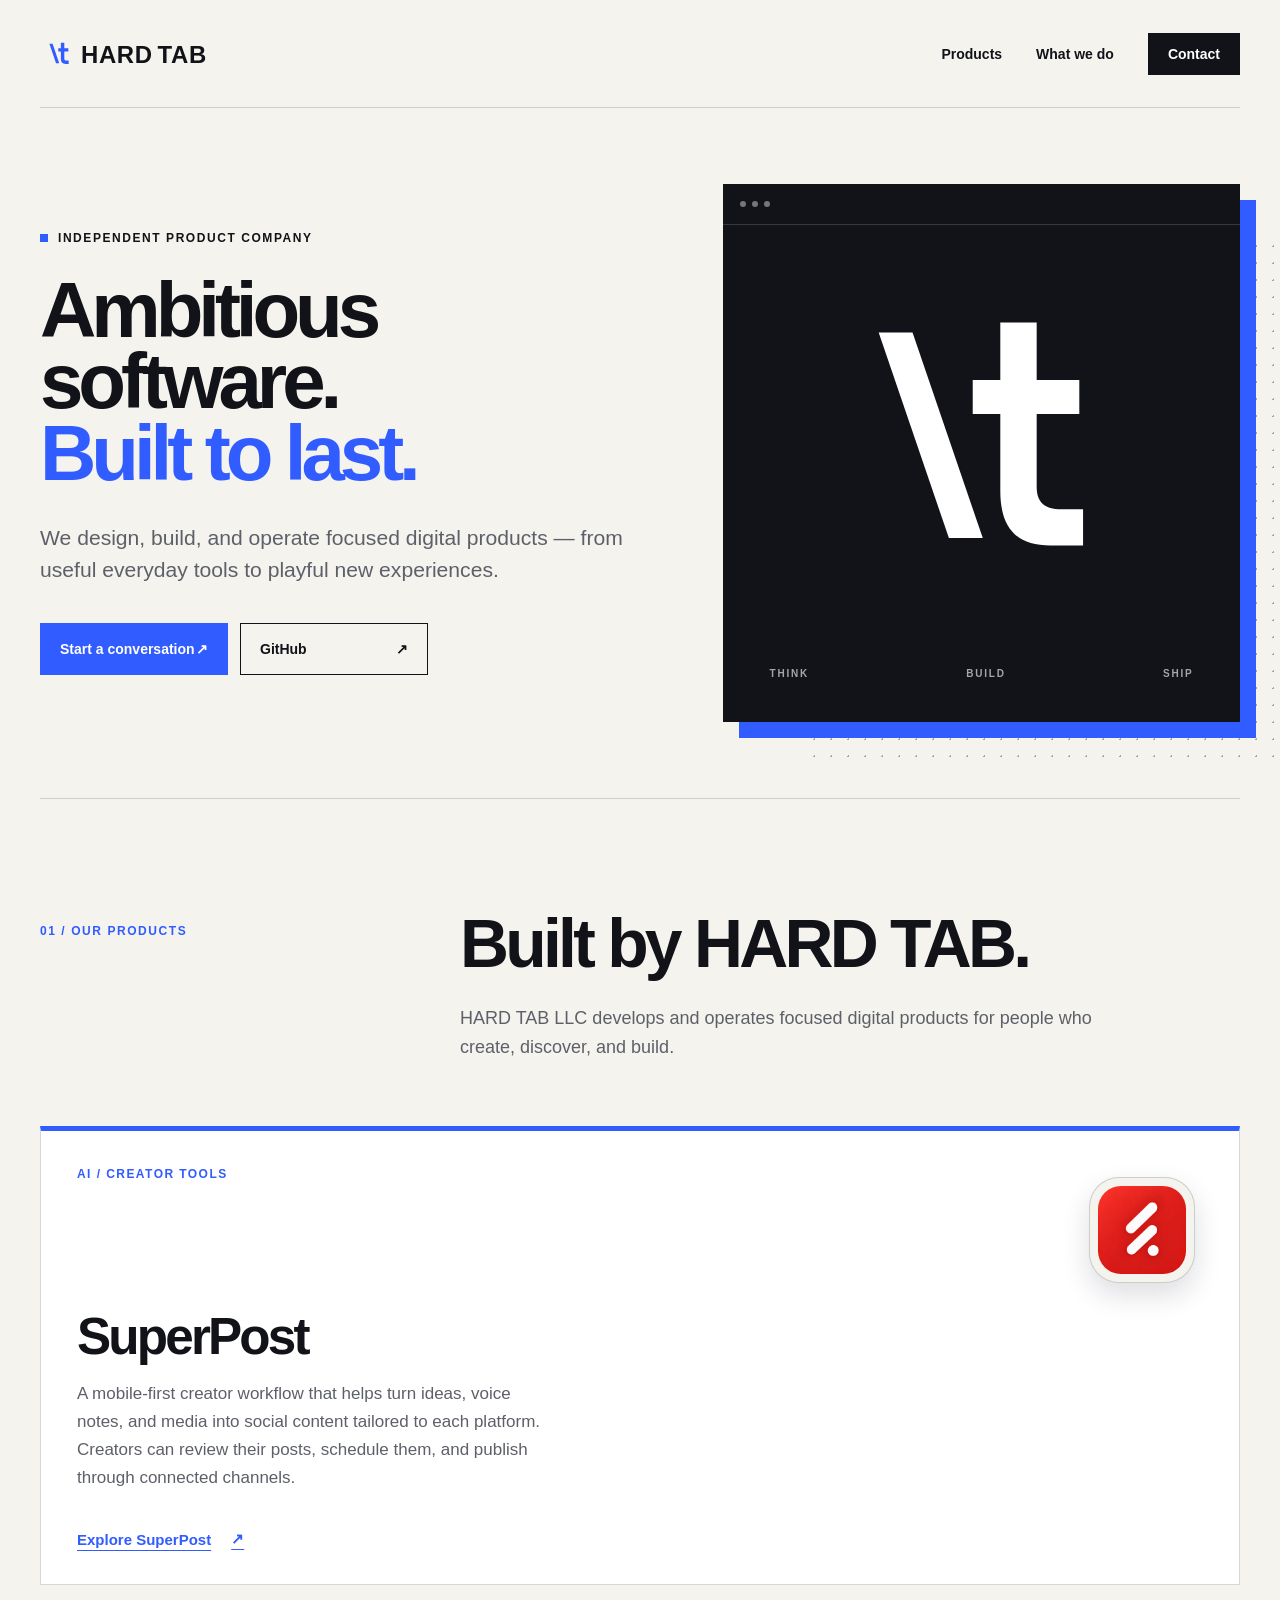
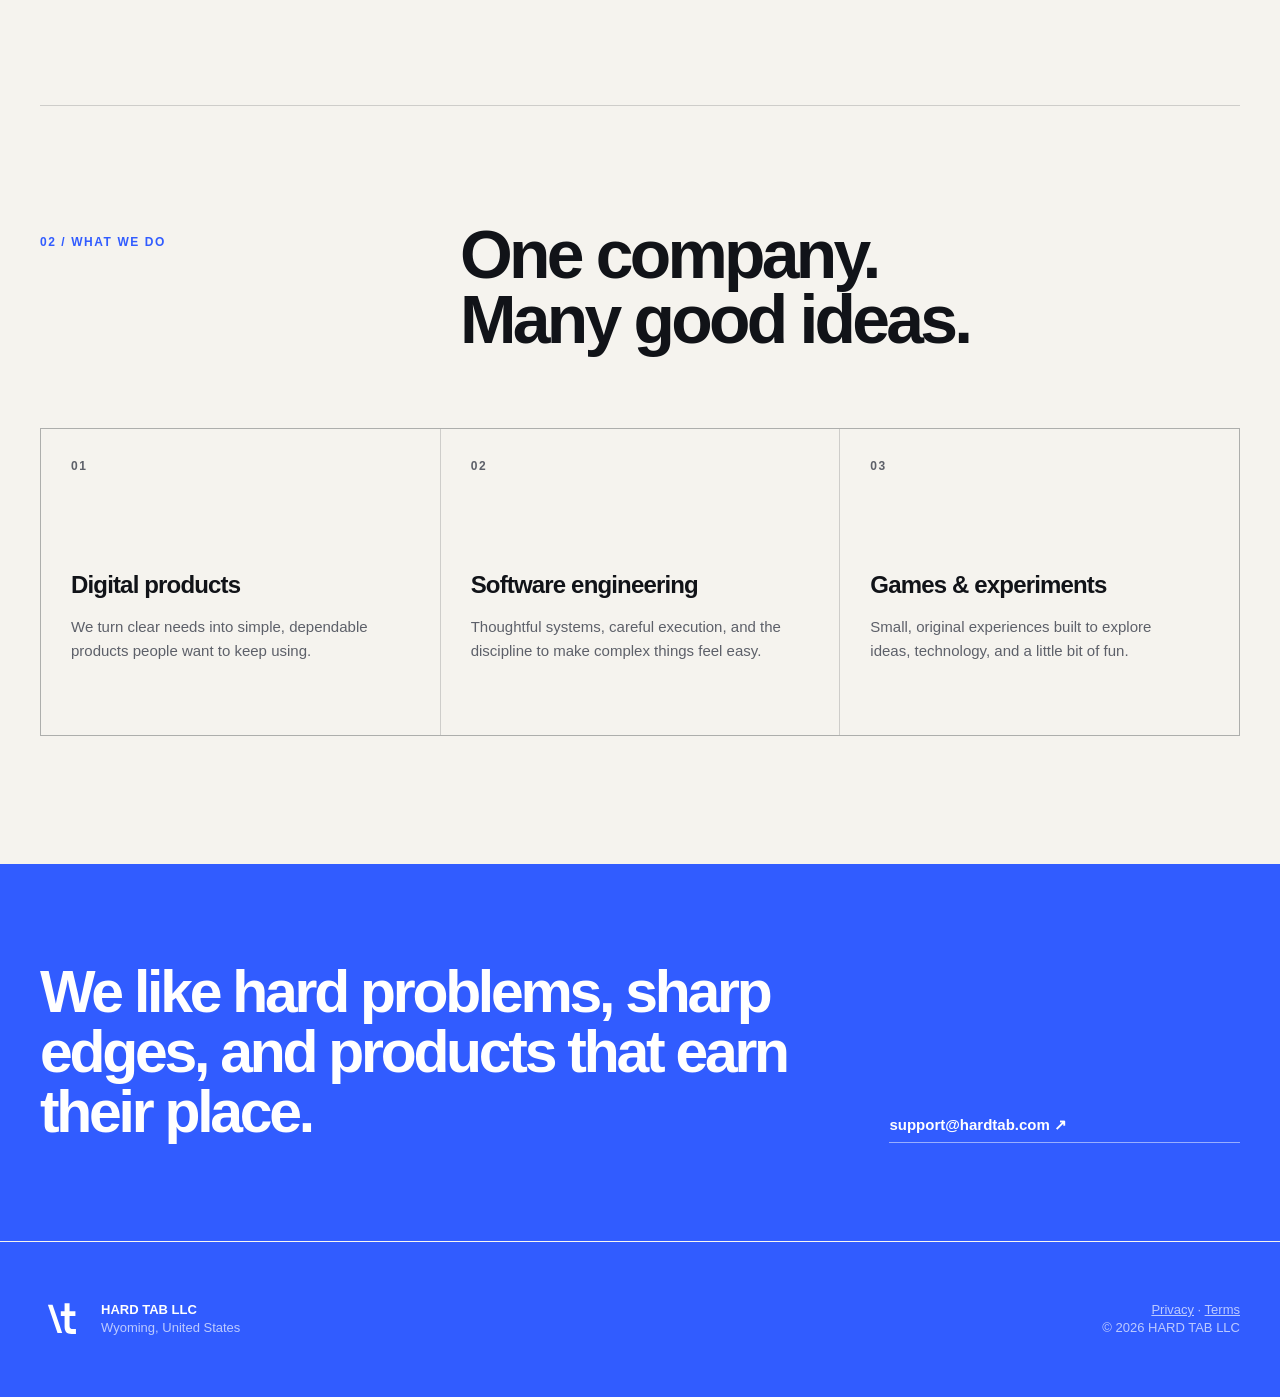
==== commit 6fb7c007: "Refine product icon spacing and corners" ====
--- a/index.html
+++ b/index.html
@@ -20,7 +20,7 @@
     <link rel="icon" type="image/png" sizes="32x32" href="assets/favicon-32.png" />
     <link rel="icon" type="image/png" sizes="256x256" href="assets/favicon-256.png" />
     <link rel="preload" href="assets/hard-tab-logo.svg" as="image" />
-    <link rel="stylesheet" href="styles.css" />
+    <link rel="stylesheet" href="styles.css?v=20260916-2" />
   </head>
   <body>
     <a class="skip-link" href="#main">Skip to content</a>
@@ -79,7 +79,9 @@
           <article class="product-card">
             <div class="product-card-top">
               <p class="product-category">Commerce / Product discovery</p>
-              <img class="product-icon" src="assets/supercheap-icon.png" alt="" width="96" height="96" decoding="async" />
+              <span class="product-icon-frame" aria-hidden="true">
+                <img class="product-icon" src="assets/supercheap-icon.png" alt="" width="88" height="88" decoding="async" />
+              </span>
             </div>
             <h3>SuperCheap</h3>
             <p>
@@ -96,7 +98,9 @@
           <article class="product-card">
             <div class="product-card-top">
               <p class="product-category">AI / Creator tools</p>
-              <img class="product-icon" src="assets/superpost-icon.png" alt="" width="96" height="96" decoding="async" />
+              <span class="product-icon-frame" aria-hidden="true">
+                <img class="product-icon" src="assets/superpost-icon.png" alt="" width="88" height="88" decoding="async" />
+              </span>
             </div>
             <h3>SuperPost</h3>
             <p>
--- a/styles.css
+++ b/styles.css
@@ -322,13 +322,22 @@
   gap: 20px;
 }
 
+.product-icon-frame {
+  display: block;
+  flex: none;
+  margin: 10px 8px 0 0;
+  padding: 8px;
+  border: 1px solid var(--line);
+  border-radius: 30px;
+  background: var(--paper);
+  box-shadow: 0 12px 28px rgba(15, 22, 46, 0.14);
+}
+
 .product-icon {
   display: block;
-  width: 96px;
-  height: 96px;
-  flex: none;
-  border-radius: 22px;
-  box-shadow: 0 12px 28px rgba(15, 22, 46, 0.14);
+  width: 88px;
+  height: 88px;
+  border-radius: 23px;
 }
 
 .product-category {
@@ -678,9 +687,13 @@
   }
 
   .product-icon {
-    width: 76px;
-    height: 76px;
-    border-radius: 18px;
+    width: 72px;
+    height: 72px;
+    border-radius: 19px;
+  }
+
+  .product-icon-frame {
+    border-radius: 26px;
   }
 
   .product-card a {
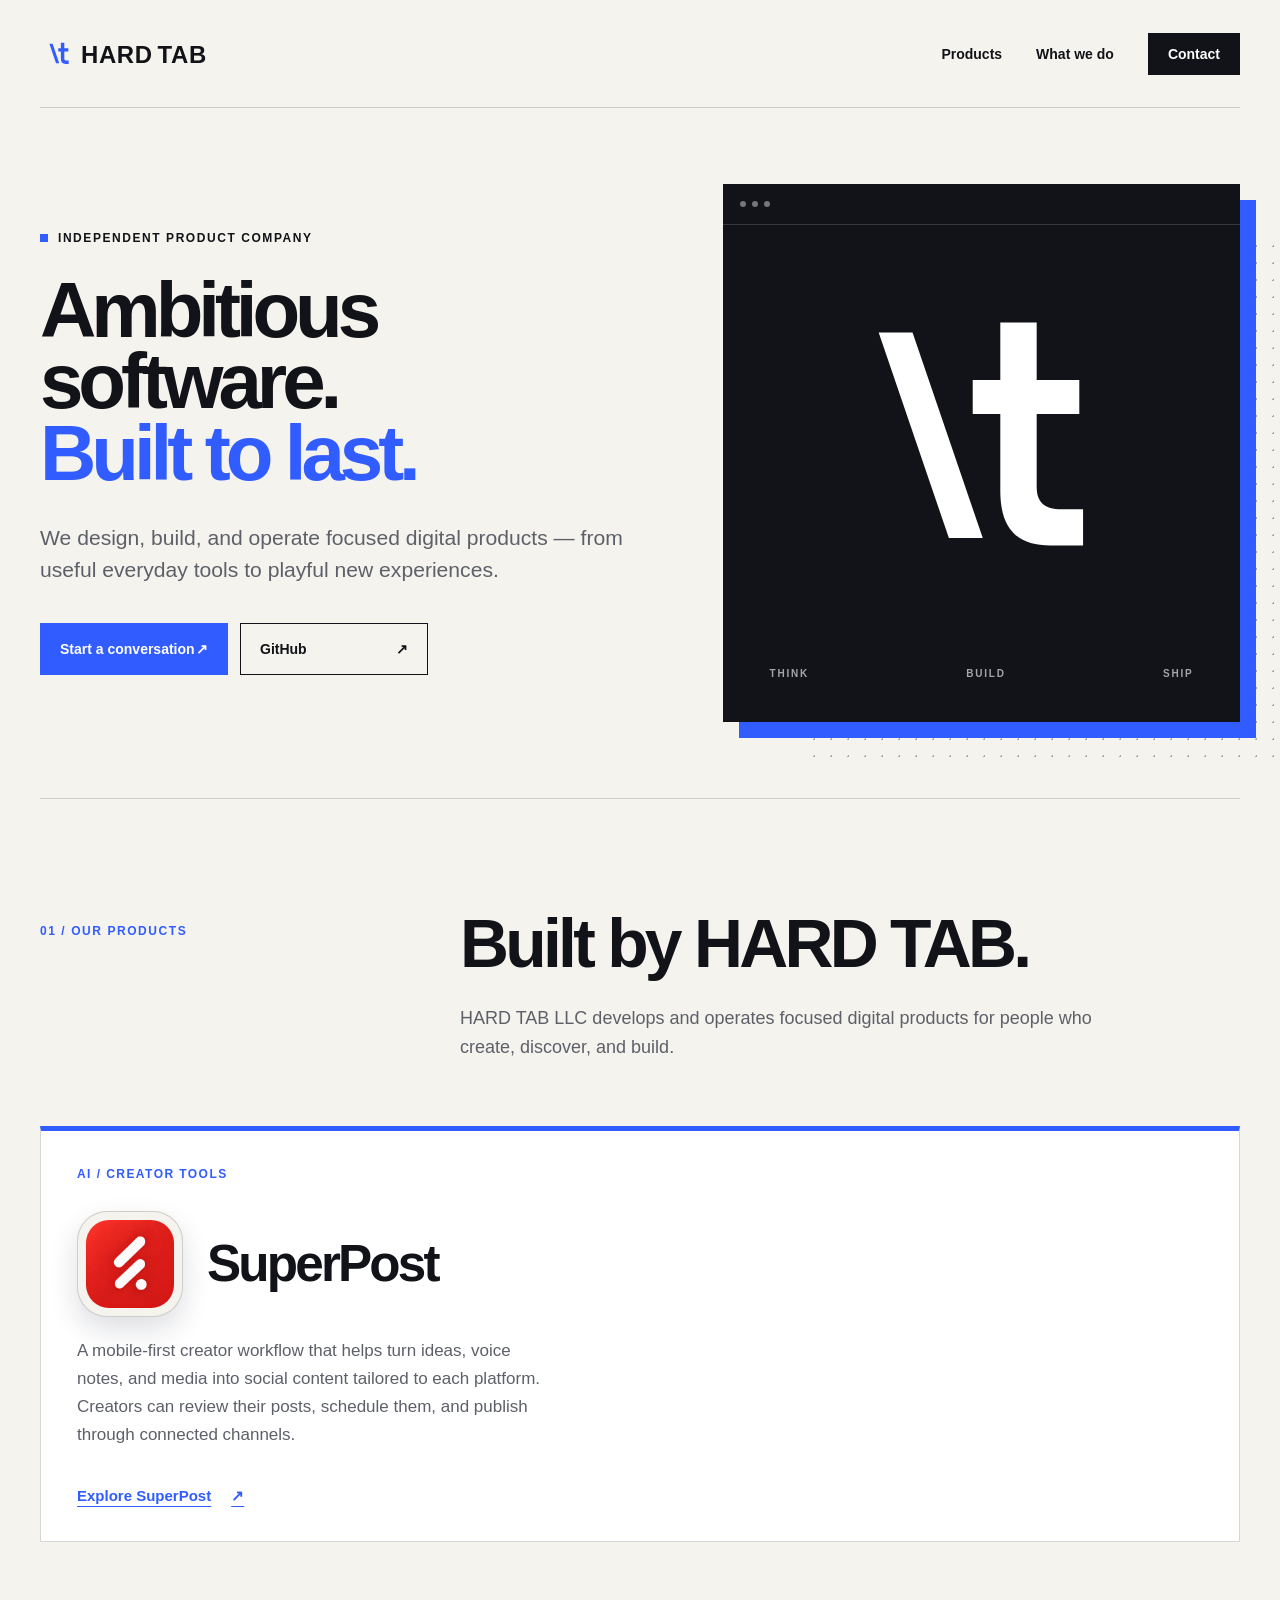
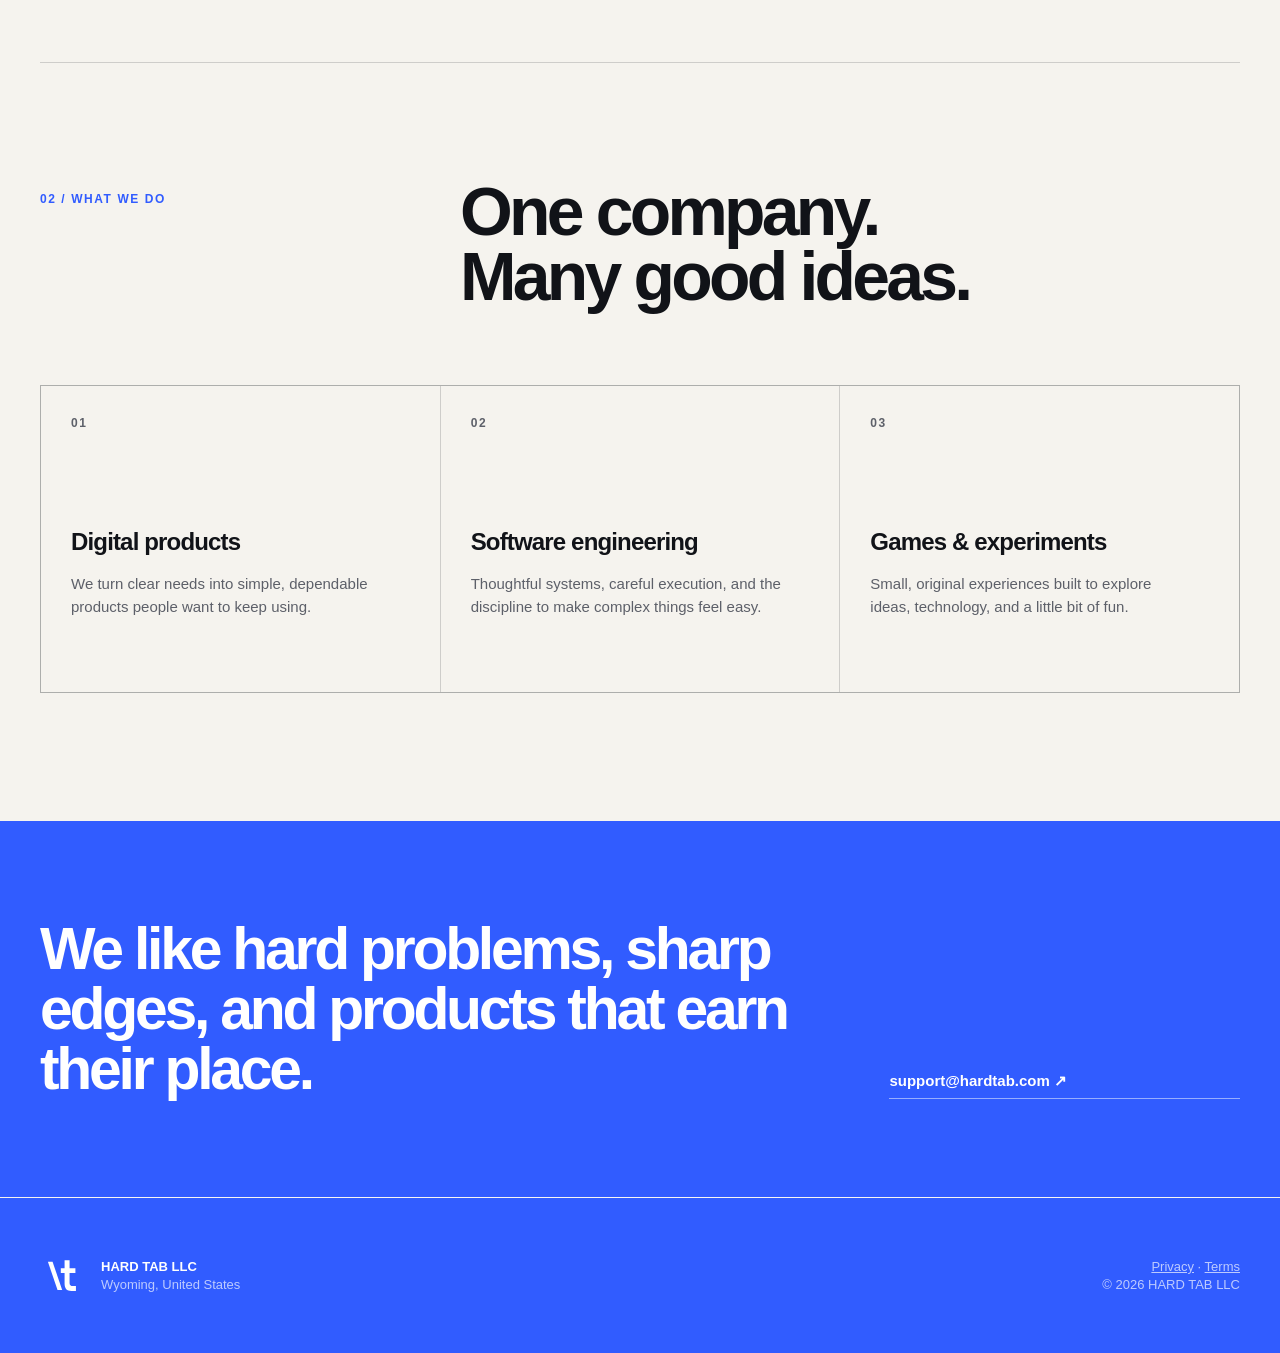
==== commit d90cc0f5: "Align product names beside app icons" ====
--- a/index.html
+++ b/index.html
@@ -20,7 +20,7 @@
     <link rel="icon" type="image/png" sizes="32x32" href="assets/favicon-32.png" />
     <link rel="icon" type="image/png" sizes="256x256" href="assets/favicon-256.png" />
     <link rel="preload" href="assets/hard-tab-logo.svg" as="image" />
-    <link rel="stylesheet" href="styles.css?v=20260916-2" />
+    <link rel="stylesheet" href="styles.css?v=20260916-3" />
   </head>
   <body>
     <a class="skip-link" href="#main">Skip to content</a>
@@ -77,13 +77,13 @@
         </div>
         <template id="supercheap-card">
           <article class="product-card">
-            <div class="product-card-top">
-              <p class="product-category">Commerce / Product discovery</p>
+            <p class="product-category">Commerce / Product discovery</p>
+            <div class="product-card-heading">
               <span class="product-icon-frame" aria-hidden="true">
                 <img class="product-icon" src="assets/supercheap-icon.png" alt="" width="88" height="88" decoding="async" />
               </span>
+              <h3>SuperCheap</h3>
             </div>
-            <h3>SuperCheap</h3>
             <p>
               An international shopping marketplace where customers can discover
               products and shop across a broad online catalog. SuperCheap brings
@@ -96,13 +96,13 @@
         </template>
         <div class="product-grid">
           <article class="product-card">
-            <div class="product-card-top">
-              <p class="product-category">AI / Creator tools</p>
+            <p class="product-category">AI / Creator tools</p>
+            <div class="product-card-heading">
               <span class="product-icon-frame" aria-hidden="true">
                 <img class="product-icon" src="assets/superpost-icon.png" alt="" width="88" height="88" decoding="async" />
               </span>
+              <h3>SuperPost</h3>
             </div>
-            <h3>SuperPost</h3>
             <p>
               A mobile-first creator workflow that helps turn ideas, voice notes,
               and media into social content tailored to each platform. Creators
--- a/styles.css
+++ b/styles.css
@@ -315,17 +315,16 @@
   border-top: 5px solid var(--cobalt);
 }
 
-.product-card-top {
+.product-card-heading {
   display: flex;
-  align-items: flex-start;
-  justify-content: space-between;
-  gap: 20px;
+  align-items: center;
+  gap: 24px;
+  margin: 30px 0 20px;
 }
 
 .product-icon-frame {
   display: block;
   flex: none;
-  margin: 10px 8px 0 0;
   padding: 8px;
   border: 1px solid var(--line);
   border-radius: 30px;
@@ -350,7 +349,8 @@
 }
 
 .product-card h3 {
-  margin: 28px 0 18px;
+  min-width: 0;
+  margin: 0;
   font-size: clamp(38px, 4vw, 56px);
   line-height: 1;
   letter-spacing: -0.055em;
@@ -383,6 +383,26 @@
   color: var(--ink);
 }
 
+@media (min-width: 851px) and (max-width: 950px) {
+  .product-grid.has-multiple-products .product-card-heading {
+    gap: 18px;
+  }
+
+  .product-grid.has-multiple-products .product-icon {
+    width: 64px;
+    height: 64px;
+    border-radius: 17px;
+  }
+
+  .product-grid.has-multiple-products .product-icon-frame {
+    border-radius: 26px;
+  }
+
+  .product-grid.has-multiple-products .product-card h3 {
+    font-size: 30px;
+  }
+}
+
 .service-grid {
   display: grid;
   grid-template-columns: repeat(3, 1fr);
@@ -682,14 +702,19 @@
     padding: 28px;
   }
 
+  .product-card-heading {
+    gap: 16px;
+    margin: 28px 0 22px;
+  }
+
   .product-card h3 {
-    margin-top: 26px;
+    font-size: clamp(23px, 7.5vw, 36px);
   }
 
   .product-icon {
-    width: 72px;
-    height: 72px;
-    border-radius: 19px;
+    width: 64px;
+    height: 64px;
+    border-radius: 17px;
   }
 
   .product-icon-frame {
@@ -706,6 +731,22 @@
 
   .copyright {
     display: none;
+  }
+}
+
+@media (max-width: 360px) {
+  .product-card-heading {
+    gap: 12px;
+  }
+
+  .product-icon {
+    width: 56px;
+    height: 56px;
+    border-radius: 15px;
+  }
+
+  .product-icon-frame {
+    border-radius: 24px;
   }
 }
 
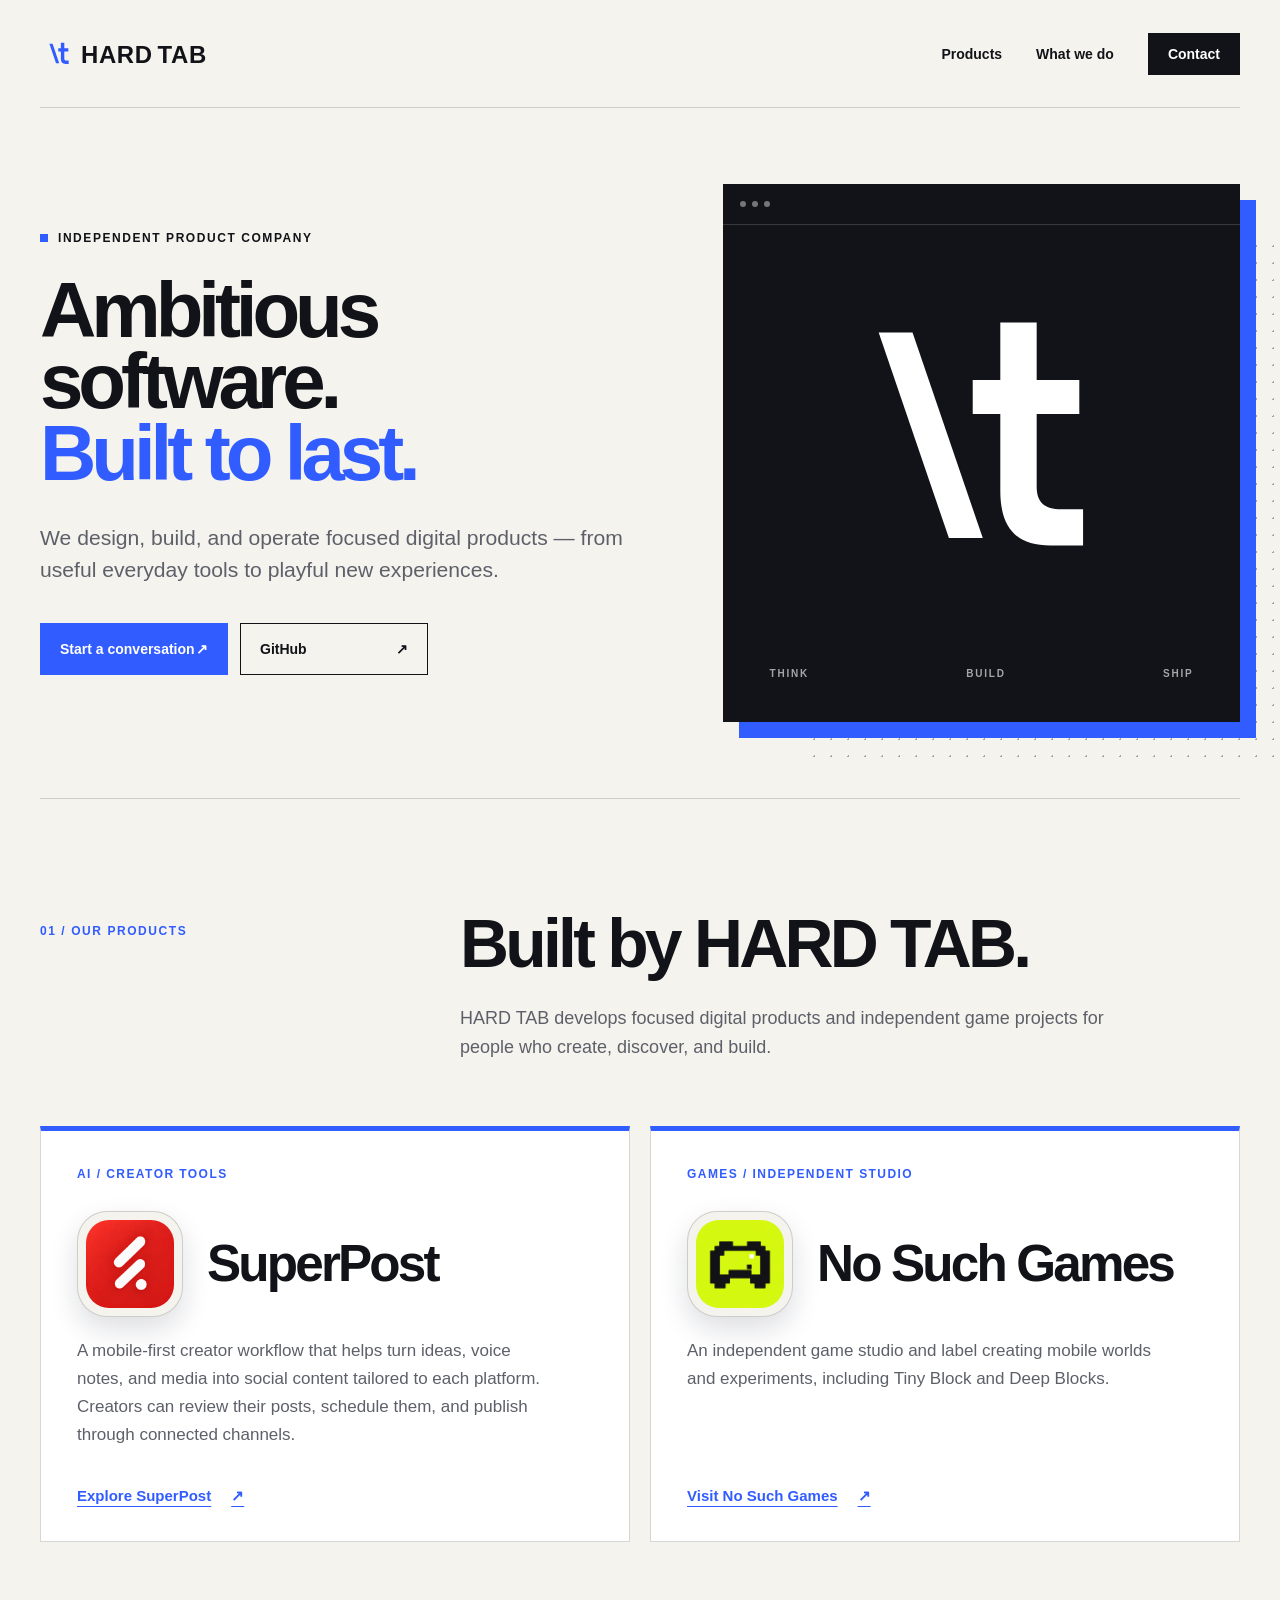
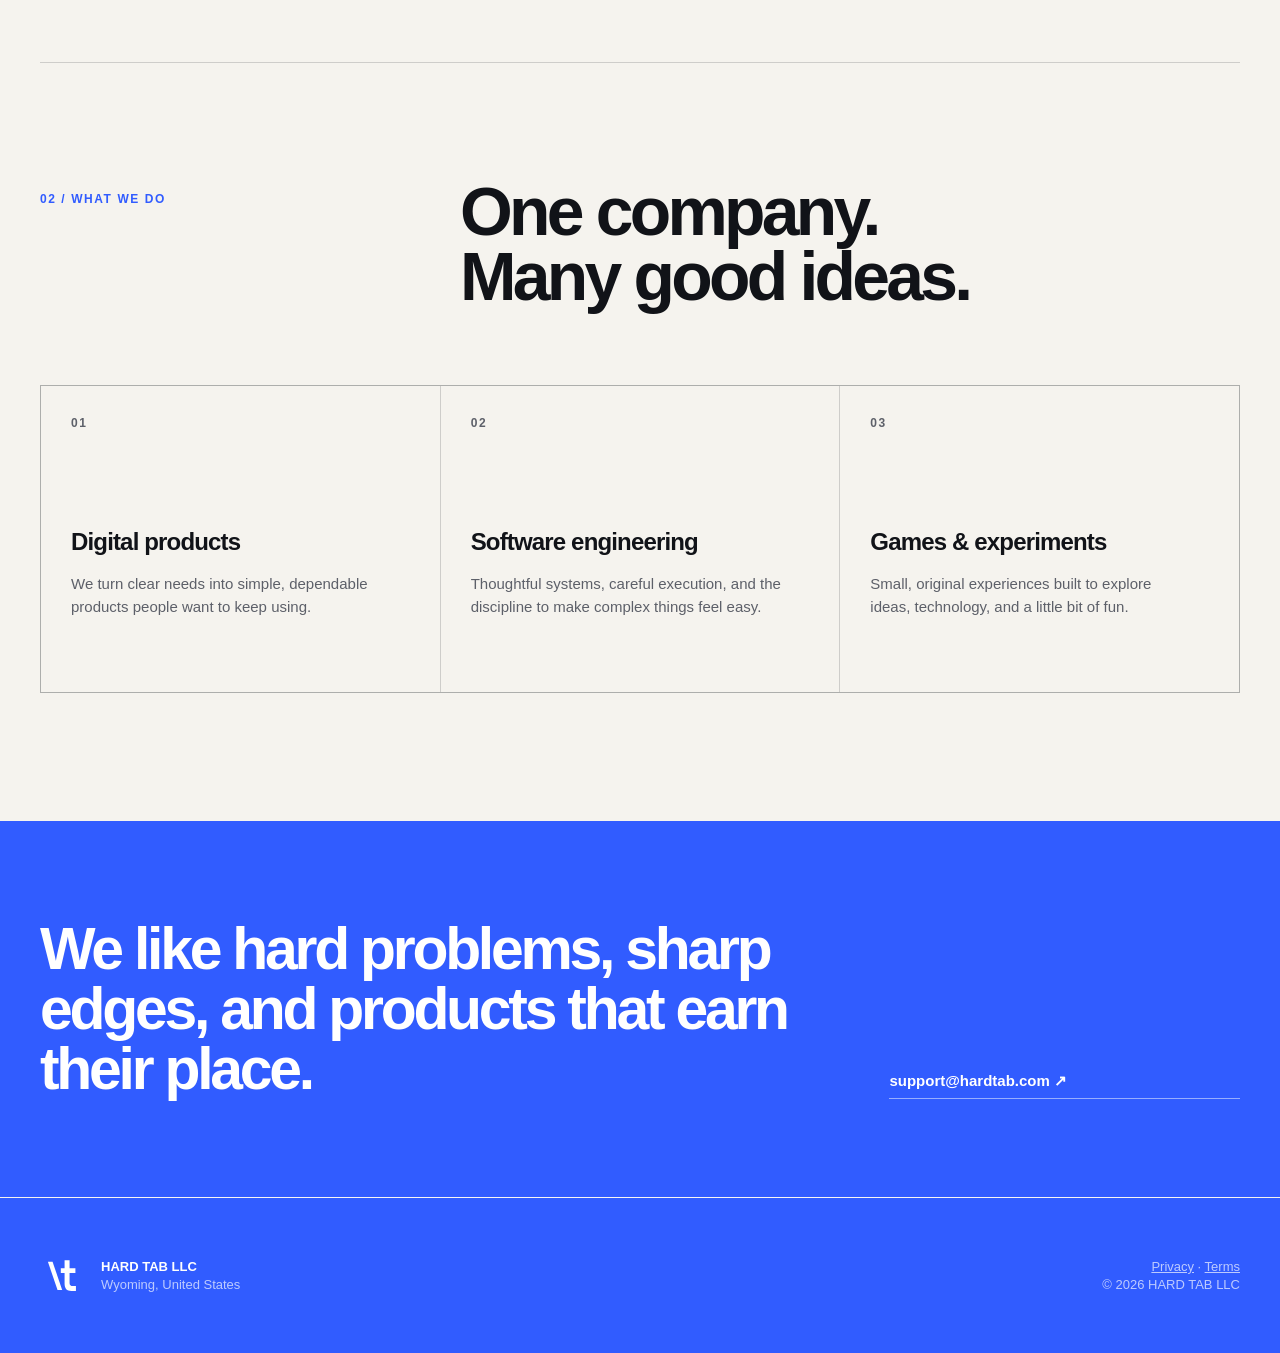
==== commit f08f46ef: "Add No Such Games to products" ====
--- a/index.html
+++ b/index.html
@@ -6,12 +6,12 @@
     <meta name="theme-color" content="#f5f3ee" />
     <meta
       name="description"
-      content="HARD TAB LLC builds SuperPost, a mobile-first AI creator workflow for social content."
+      content="HARD TAB builds SuperPost, an independent creator workflow, and game projects from No Such Games."
     />
     <meta property="og:title" content="HARD TAB — Ambitious software, built to last" />
     <meta
       property="og:description"
-      content="Meet SuperPost, a creator workflow built by HARD TAB LLC."
+      content="Meet SuperPost and independent game projects from No Such Games."
     />
     <meta property="og:type" content="website" />
     <meta property="og:url" content="https://hardtab.com/" />
@@ -70,8 +70,8 @@
           <div>
             <h2 id="products-title">Built by HARD TAB.</h2>
             <p class="section-intro">
-              HARD TAB LLC develops and operates focused digital products for
-              people who create, discover, and build.
+              HARD TAB develops focused digital products and independent game
+              projects for people who create, discover, and build.
             </p>
           </div>
         </div>
@@ -94,7 +94,7 @@
             </a>
           </article>
         </template>
-        <div class="product-grid">
+        <div class="product-grid has-multiple-products">
           <article class="product-card">
             <p class="product-category">AI / Creator tools</p>
             <div class="product-card-heading">
@@ -111,6 +111,22 @@
             </p>
             <a href="https://superpost.social/" aria-label="Explore SuperPost at superpost.social">
               Explore SuperPost <span aria-hidden="true">↗</span>
+            </a>
+          </article>
+          <article class="product-card">
+            <p class="product-category">Games / Independent studio</p>
+            <div class="product-card-heading">
+              <span class="product-icon-frame" aria-hidden="true">
+                <img class="product-icon" src="assets/no-such-games-icon.png" alt="" width="88" height="88" decoding="async" />
+              </span>
+              <h3>No Such Games</h3>
+            </div>
+            <p>
+              An independent game studio and label creating mobile worlds and
+              experiments, including Tiny Block and Deep Blocks.
+            </p>
+            <a href="https://nosuchgames.com/" aria-label="Visit No Such Games at nosuchgames.com">
+              Visit No Such Games <span aria-hidden="true">↗</span>
             </a>
           </article>
         </div>
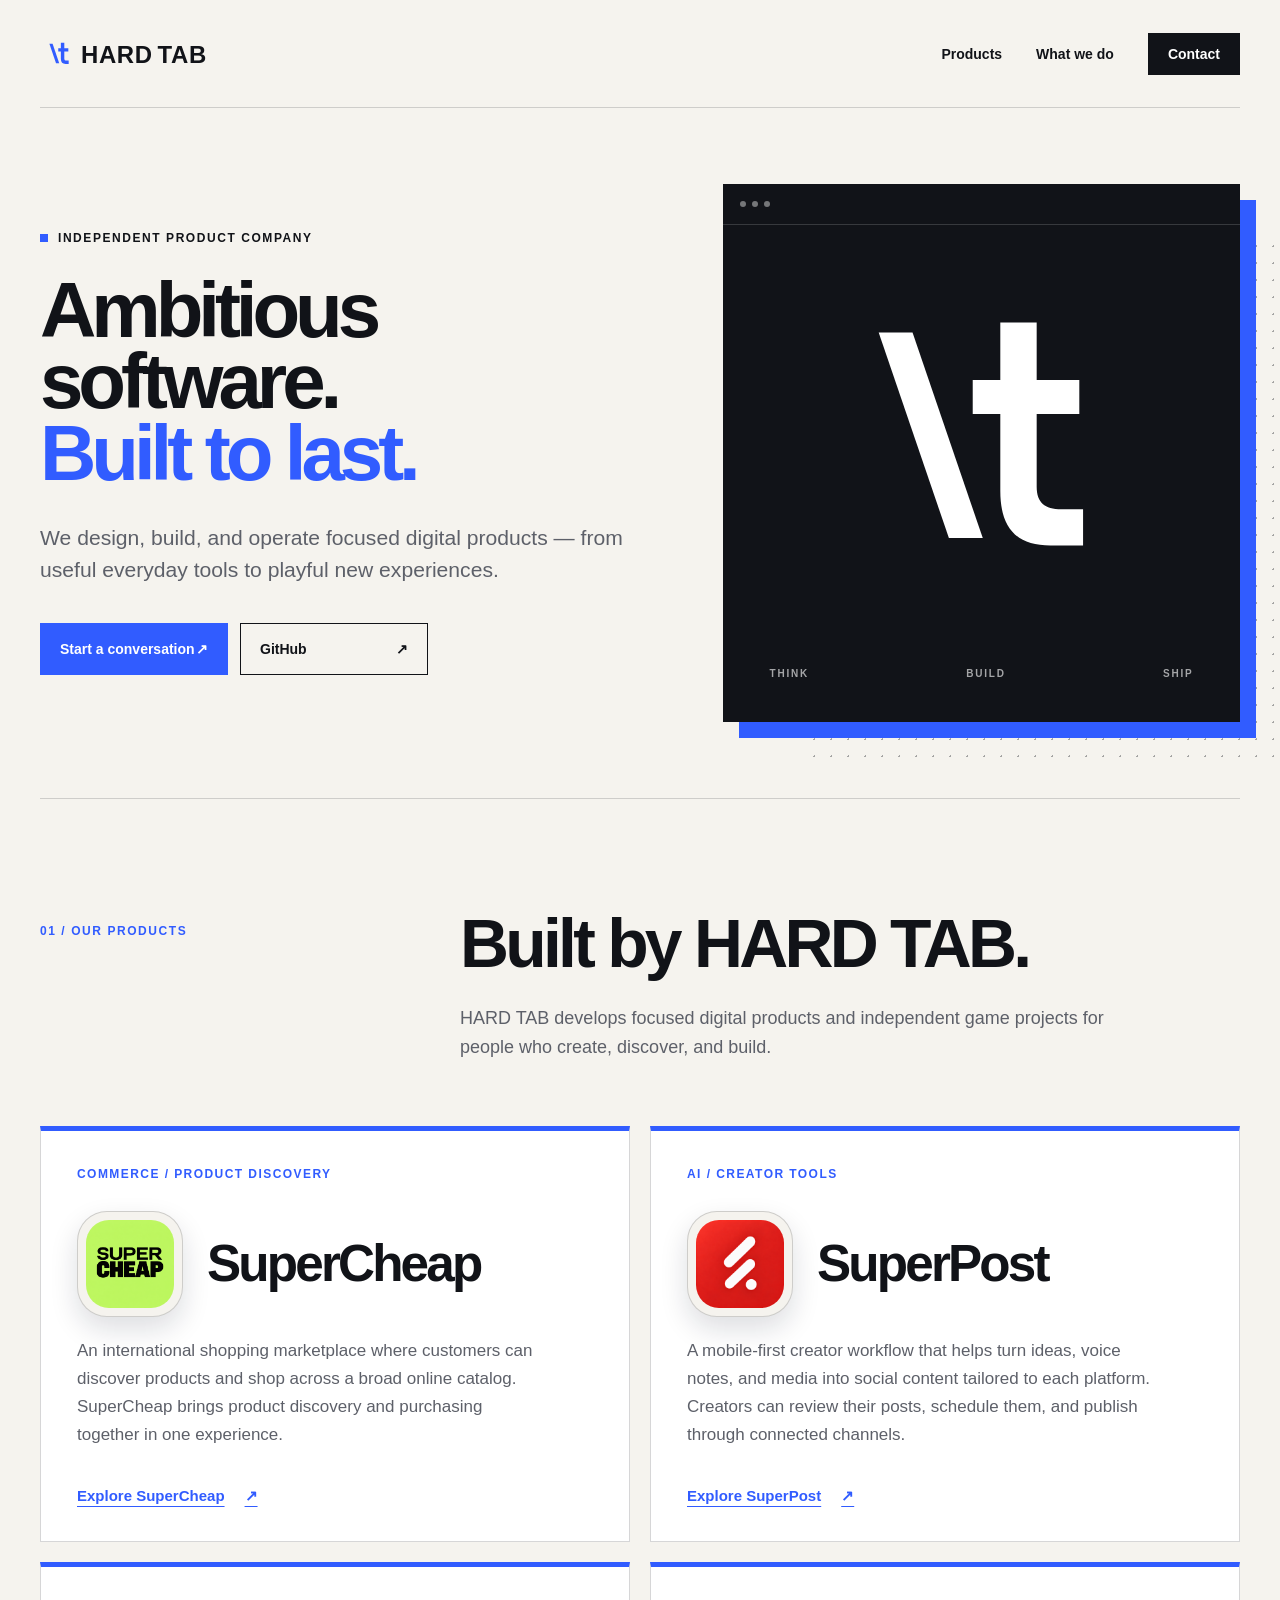
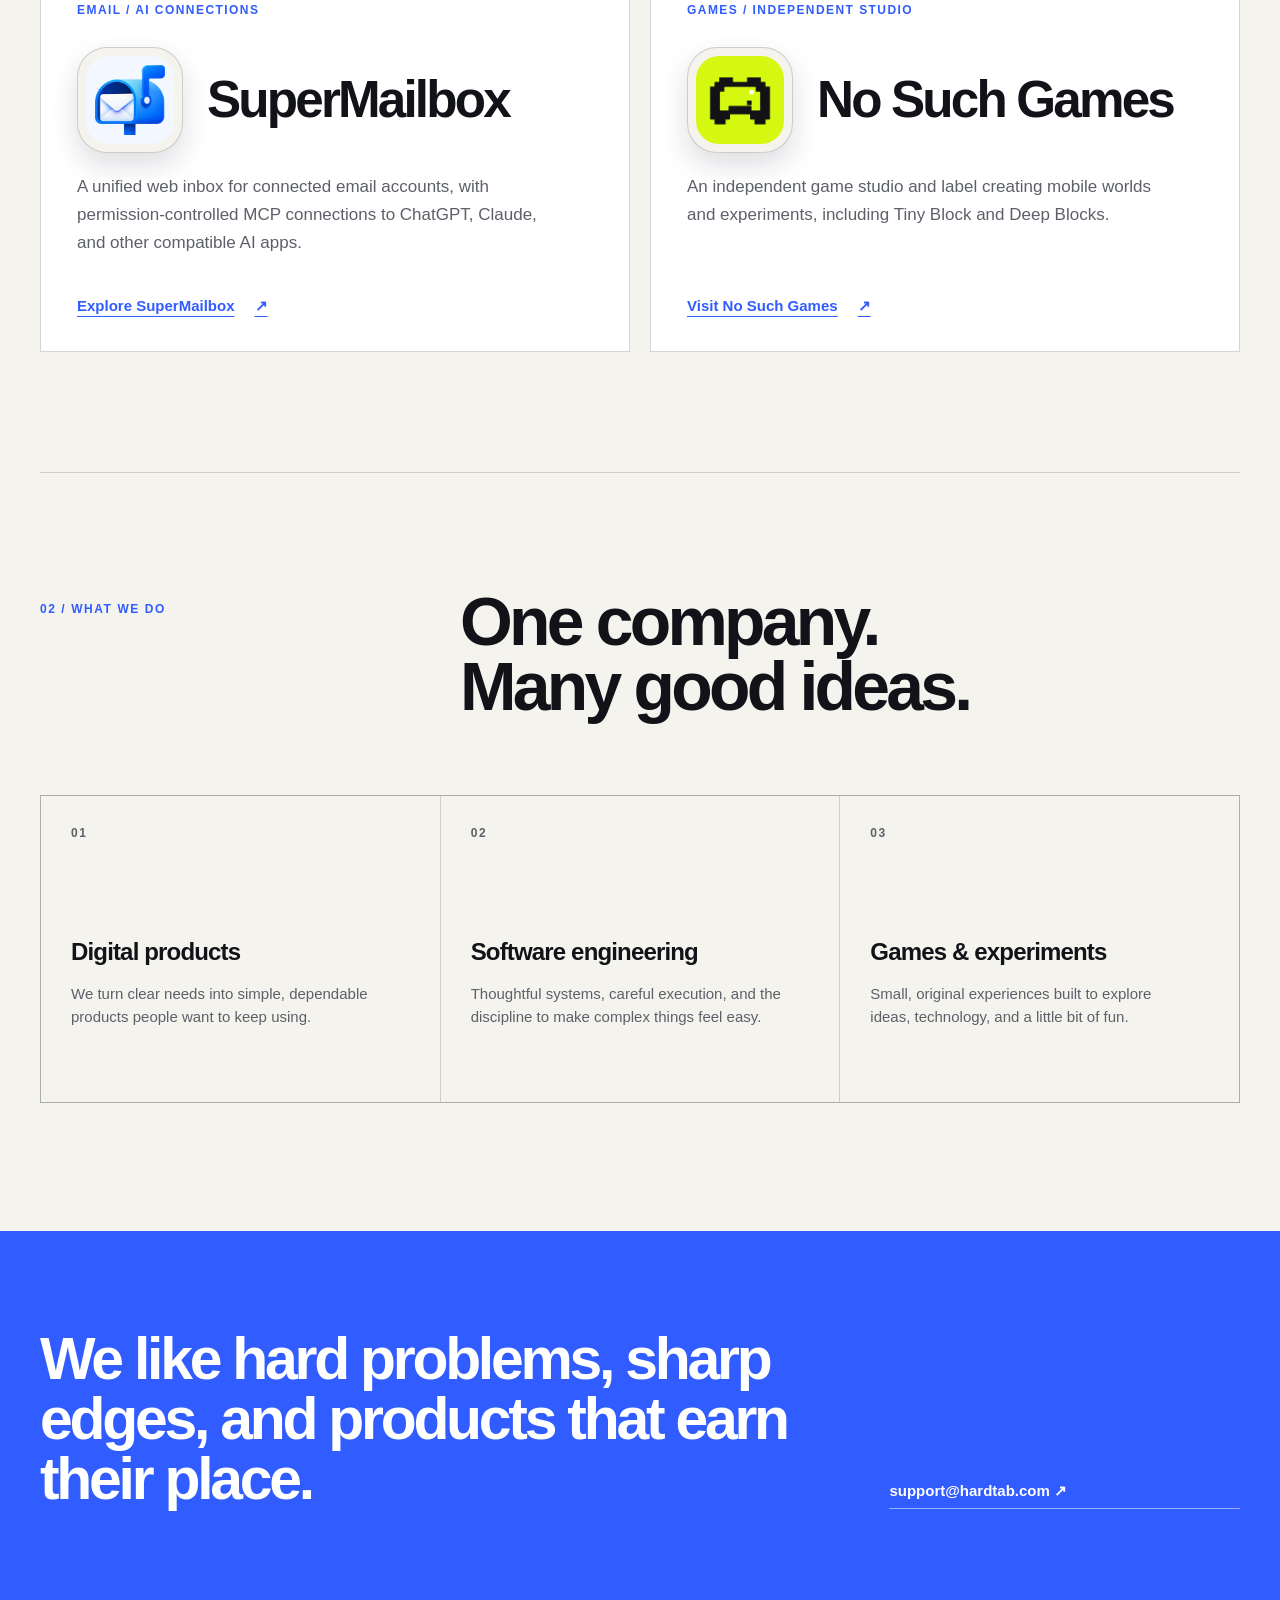
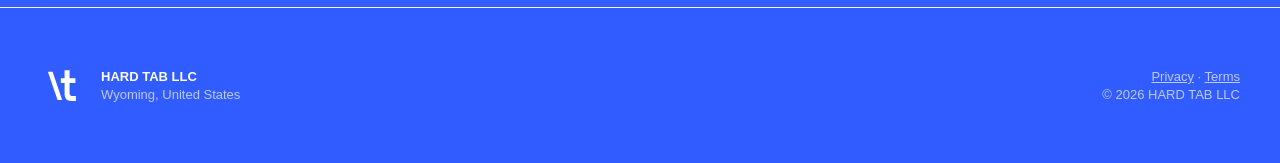
==== commit 00eb19c3: "Show SuperCheap globally and add SuperMailbox" ====
--- a/index.html
+++ b/index.html
@@ -6,12 +6,12 @@
     <meta name="theme-color" content="#f5f3ee" />
     <meta
       name="description"
-      content="HARD TAB builds SuperPost, an independent creator workflow, and game projects from No Such Games."
+      content="HARD TAB builds SuperCheap, SuperPost, and SuperMailbox, alongside independent game projects from No Such Games."
     />
     <meta property="og:title" content="HARD TAB — Ambitious software, built to last" />
     <meta
       property="og:description"
-      content="Meet SuperPost and independent game projects from No Such Games."
+      content="Meet SuperCheap, SuperPost, SuperMailbox, and independent game projects from No Such Games."
     />
     <meta property="og:type" content="website" />
     <meta property="og:url" content="https://hardtab.com/" />
@@ -75,7 +75,7 @@
             </p>
           </div>
         </div>
-        <template id="supercheap-card">
+        <div class="product-grid has-multiple-products">
           <article class="product-card">
             <p class="product-category">Commerce / Product discovery</p>
             <div class="product-card-heading">
@@ -93,8 +93,6 @@
               Explore SuperCheap <span aria-hidden="true">↗</span>
             </a>
           </article>
-        </template>
-        <div class="product-grid has-multiple-products">
           <article class="product-card">
             <p class="product-category">AI / Creator tools</p>
             <div class="product-card-heading">
@@ -111,6 +109,22 @@
             </p>
             <a href="https://superpost.social/" aria-label="Explore SuperPost at superpost.social">
               Explore SuperPost <span aria-hidden="true">↗</span>
+            </a>
+          </article>
+          <article class="product-card">
+            <p class="product-category">Email / AI connections</p>
+            <div class="product-card-heading">
+              <span class="product-icon-frame" aria-hidden="true">
+                <img class="product-icon" src="assets/supermailbox-icon.png" alt="" width="88" height="88" decoding="async" />
+              </span>
+              <h3>SuperMailbox</h3>
+            </div>
+            <p>
+              A unified web inbox for connected email accounts, with permission-controlled
+              MCP connections to ChatGPT, Claude, and other compatible AI apps.
+            </p>
+            <a href="https://supermailbox.app/" aria-label="Explore SuperMailbox at supermailbox.app">
+              Explore SuperMailbox <span aria-hidden="true">↗</span>
             </a>
           </article>
           <article class="product-card">
